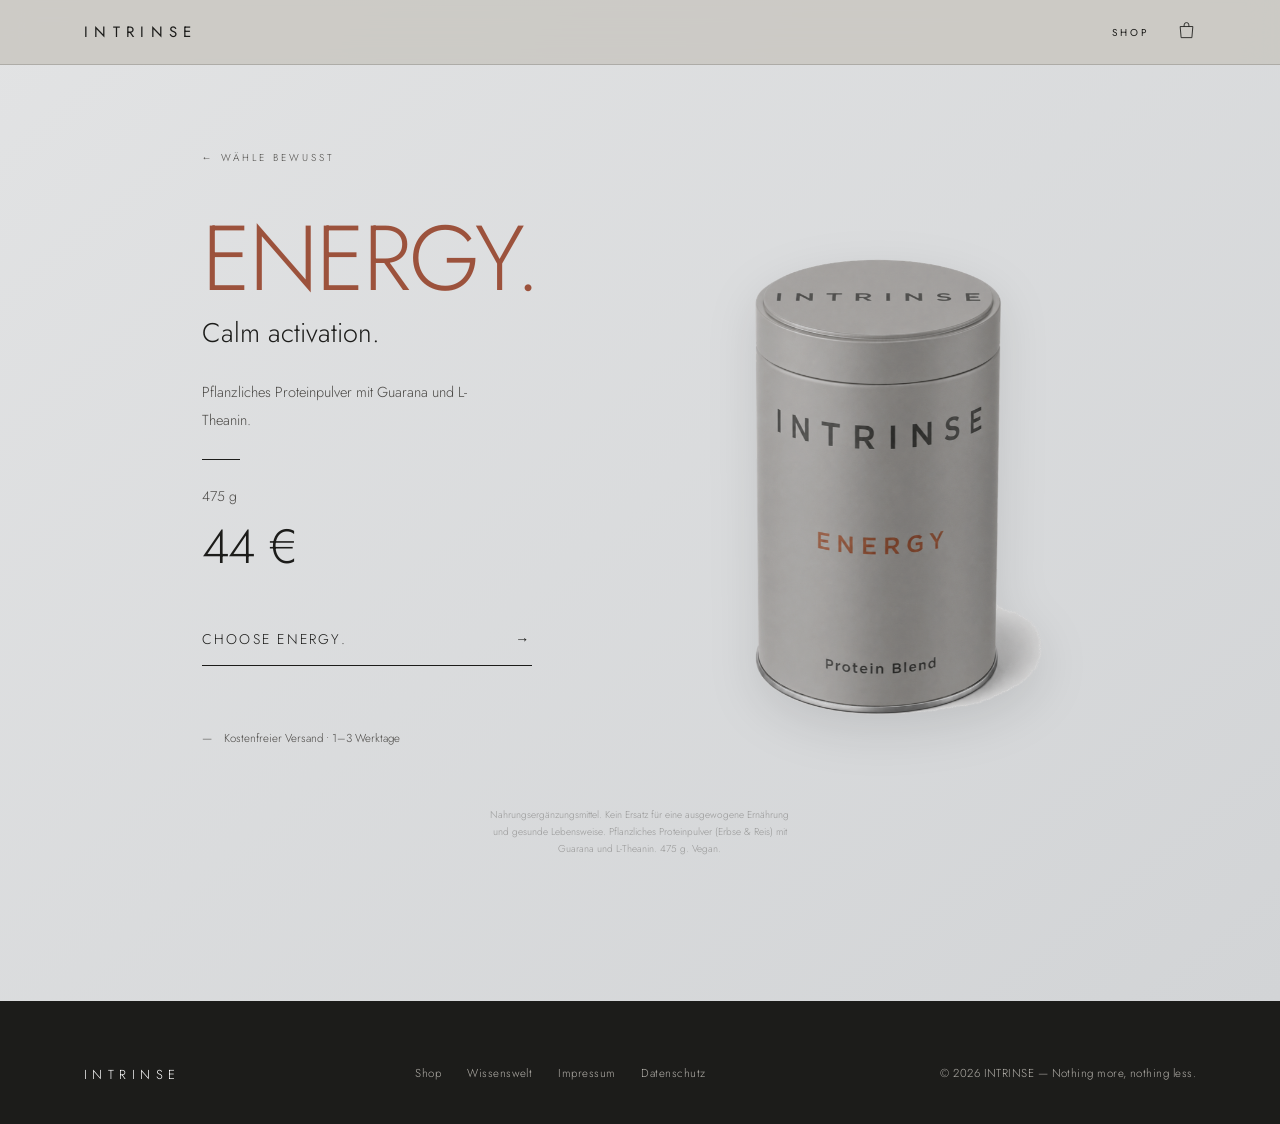
==== energy.html @ 779f72fa "Update shipping line to include free shipping, unemphasized "Lieferzeit 1–3 Werktage." -> "Kostenfre" ====
<!DOCTYPE html>
<html lang="de">
<head>
<meta charset="utf-8">
<meta name="viewport" content="width=device-width, initial-scale=1">
<title>INTRINSE — ENERGY</title>
<link rel="preconnect" href="https://fonts.googleapis.com">
<link rel="preconnect" href="https://fonts.gstatic.com" crossorigin>
<link href="https://fonts.googleapis.com/css2?family=Jost:wght@200;300;400;500&display=swap" rel="stylesheet">
<script src="https://cdn.shopify.com/shopifycloud/buy-button-storefront/dist/buy-button.min.js" defer></script>
<style>
:root{
  --stone:#d9dadb;
  --paper:#ecedee;
  --ink:#1c1c1a;
  --ink-soft:#4a4845;
  --hair:rgba(28,28,26,.18);
  --energy:#9c523c;
  --f:'Jost',-apple-system,BlinkMacSystemFont,'Helvetica Neue',sans-serif;
}
*{margin:0;padding:0;box-sizing:border-box}
html{scroll-behavior:smooth}
body{font-family:var(--f);font-weight:300;color:var(--ink);background:var(--stone);-webkit-font-smoothing:antialiased;overflow-x:hidden}
img{display:block;max-width:100%}
a{color:inherit;text-decoration:none}

.wrap{max-width:1240px;margin:0 auto;padding:0 clamp(20px,5vw,64px)}
section{position:relative;padding:clamp(110px,16vh,180px) 0}

.sr{opacity:0;transform:translateY(40px);transition:opacity 1s cubic-bezier(.16,1,.3,1),transform 1s cubic-bezier(.16,1,.3,1)}
.sr.vis{opacity:1;transform:translateY(0)}
.sr-d1{transition-delay:.12s}
.sr-d2{transition-delay:.24s}
.sr-d3{transition-delay:.36s}

nav{position:fixed;top:0;left:0;right:0;z-index:100;background:rgba(201,198,192,.82);backdrop-filter:blur(14px);border-bottom:1px solid var(--hair)}
.nav-in{max-width:1240px;margin:0 auto;padding:0 clamp(20px,5vw,64px);height:64px;display:flex;align-items:center;justify-content:space-between}
.logo{font-size:15px;letter-spacing:.42em;font-weight:400}
.nav-r{display:flex;align-items:center;gap:28px}
.nav-r a{font-size:10px;letter-spacing:.3em;font-weight:400}
.bag{width:19px;height:19px;stroke:var(--ink);stroke-width:1.1;fill:none}

.frame{position:relative;min-height:100vh;display:flex;flex-direction:column;justify-content:center}
.rule{width:38px;height:1px;background:var(--ink);opacity:.4;margin:26px 0}

#product{background:linear-gradient(140deg,#e2e3e4,#d2d4d6)}
.shop-g{display:grid;grid-template-columns:1fr 1fr;gap:clamp(30px,6vw,80px);align-items:center}
.back{font-size:10px;letter-spacing:.3em;color:var(--ink-soft);display:inline-flex;gap:14px;margin-bottom:48px}
.p-name{font-size:clamp(46px,7.4vw,92px);font-weight:300;letter-spacing:-.02em;line-height:1;color:var(--energy)}
.p-tag{font-size:clamp(19px,2.4vw,27px);font-weight:300;margin-top:8px}
.p-desc{font-size:14.5px;color:var(--ink-soft);line-height:1.9;margin-top:26px;max-width:34ch}
.p-size{font-size:14px;color:var(--ink-soft)}
.p-price{font-size:clamp(31px,4.1vw,48px);font-weight:300;margin-top:6px;letter-spacing:-.01em}
.p-vat{font-size:11.5px;color:var(--ink-soft);margin-top:6px}
.p-ship{font-size:11.5px;color:var(--ink-soft);margin-top:34px;display:flex;gap:12px}
.cart{margin-top:32px}
.cart button, .shopify-buy__btn{
  all:unset;box-sizing:border-box;display:flex!important;align-items:center;justify-content:space-between;
  width:100%;max-width:330px;padding:16px 0;border-bottom:1px solid var(--ink)!important;
  font-family:var(--f)!important;font-size:14px!important;letter-spacing:.16em;cursor:pointer;
  background:transparent!important;color:var(--ink)!important;border-radius:0!important;transition:opacity .3s}
.cart button:hover{opacity:.55}
.cart button span.arw{transition:transform .3s}
.cart button:hover span.arw{transform:translateX(9px)}
#shopify-status{font-size:11px;color:var(--ink-soft);margin-top:14px;min-height:16px;letter-spacing:.05em}
.p-legal{font-size:10px;color:var(--ink-soft);opacity:.45;line-height:1.7;margin-top:60px;text-align:center;max-width:50ch;margin-left:auto;margin-right:auto}

footer{background:var(--ink);color:#b4b1ab;padding:64px 0 40px;font-size:11.5px;letter-spacing:.04em}
.f-g{display:flex;justify-content:space-between;flex-wrap:wrap;gap:30px}
.f-g a:hover{color:#fff}
.f-links{display:flex;gap:26px}
.f-logo{letter-spacing:.42em;color:#fff;font-size:13px}

@media(max-width:820px){
  .shop-g{grid-template-columns:1fr;gap:44px}
  .frame{min-height:auto}
}
@media(prefers-reduced-motion:reduce){*{transition:none!important;animation:none!important}}
</style>
</head>
<body>

<nav>
  <div class="nav-in">
    <a href="index.html" class="logo">INTRINSE</a>
    <div class="nav-r">
      <a href="index.html#decision">SHOP</a>
      <a href="index.html#decision" aria-label="Shop"><svg class="bag" viewBox="0 0 24 24"><path d="M4 7h16l-1.2 14H5.2L4 7z"/><path d="M9 7V5a3 3 0 0 1 6 0v2"/></svg></a>
    </div>
  </div>
</nav>

<section id="product" class="frame">
  <div class="wrap">
    <a href="index.html#decision" class="back sr">&larr; WÄHLE BEWUSST</a>
    <div class="shop-g">
      <div>
        <div class="p-name sr sr-d1">ENERGY.</div>
        <div class="p-tag sr sr-d1">Calm activation.</div>
        <p class="p-desc sr sr-d2">Pflanzliches Proteinpulver mit Guarana und L-Theanin.</p>
        <div class="rule sr sr-d2"></div>

        <div class="p-size sr sr-d2">475 g</div>
        <div class="p-price sr sr-d2">44 &euro;</div>

        <div class="cart sr sr-d3">
          <div id="shopify-buy-mount"></div>
          <button id="fallbackBtn" type="button">CHOOSE ENERGY. <span class="arw">&rarr;</span></button>
          <div id="shopify-status"></div>
        </div>

        <div class="p-ship sr sr-d3"><span>—</span><span>Kostenfreier Versand • 1–3 Werktage</span></div>
      </div>
      <img class="sr sr-d2" src="img/canister-alt.png" alt="INTRINSE ENERGY Dose" style="filter:drop-shadow(0 16px 24px rgba(0,0,0,.1));max-width:400px;margin:0 auto">
    </div>
    <div class="p-legal">Nahrungsergänzungsmittel. Kein Ersatz für eine ausgewogene Ernährung und gesunde Lebensweise. Pflanzliches Proteinpulver (Erbse &amp; Reis) mit Guarana und L-Theanin. 475 g. Vegan.</div>
  </div>
</section>

<footer>
  <div class="wrap f-g">
    <div class="f-logo">INTRINSE</div>
    <div class="f-links">
      <a href="index.html#decision">Shop</a><a href="index.html#knowledge">Wissenswelt</a><a href="impressum.html">Impressum</a><a href="datenschutz.html">Datenschutz</a>
    </div>
    <div>&copy; 2026 INTRINSE — Nothing more, nothing less.</div>
  </div>
</footer>

<script>
const SHOPIFY = {
  domain: 'intrinse.eu',
  storefrontAccessToken: '74828bac658db67d3a3e6379663f9de2',
  variants: {
    ENERGY: '54898857640265'
  }
};

const io = new IntersectionObserver((entries) => {
  entries.forEach(e => {
    if (e.isIntersecting) {
      e.target.classList.add('vis');
    } else {
      e.target.classList.remove('vis');
    }
  });
}, { threshold: 0.15, rootMargin: '0px 0px -60px 0px' });
document.querySelectorAll('.sr').forEach(el => io.observe(el));

document.getElementById('fallbackBtn').onclick = () => {
  const id = SHOPIFY.variants.ENERGY;
  if (!id || id.startsWith('YOUR_')) {
    document.getElementById('shopify-status').textContent = 'Shopify is not connected yet. Add your store domain and variant IDs in the SHOPIFY config.';
    return;
  }
  window.location.href = `https://${SHOPIFY.domain}/cart/${id}:1`;
};

window.addEventListener('load', () => {
  if (!window.ShopifyBuy || SHOPIFY.storefrontAccessToken.startsWith('YOUR_')) return;
  const client = ShopifyBuy.buildClient({domain: SHOPIFY.domain, storefrontAccessToken: SHOPIFY.storefrontAccessToken});
  ShopifyBuy.UI.onReady(client).then(ui => {
    document.getElementById('fallbackBtn').style.display = 'none';
    ui.createComponent('product', {
      id: SHOPIFY.variants.ENERGY,
      node: document.getElementById('shopify-buy-mount'),
      options: {
        product:{contents:{img:false,title:false,price:false},text:{button:'CHOOSE ENERGY.'}},
        cart:{text:{title:'CART',button:'CHECKOUT'}}
      }
    });
  });
});
</script>
</body>
</html>
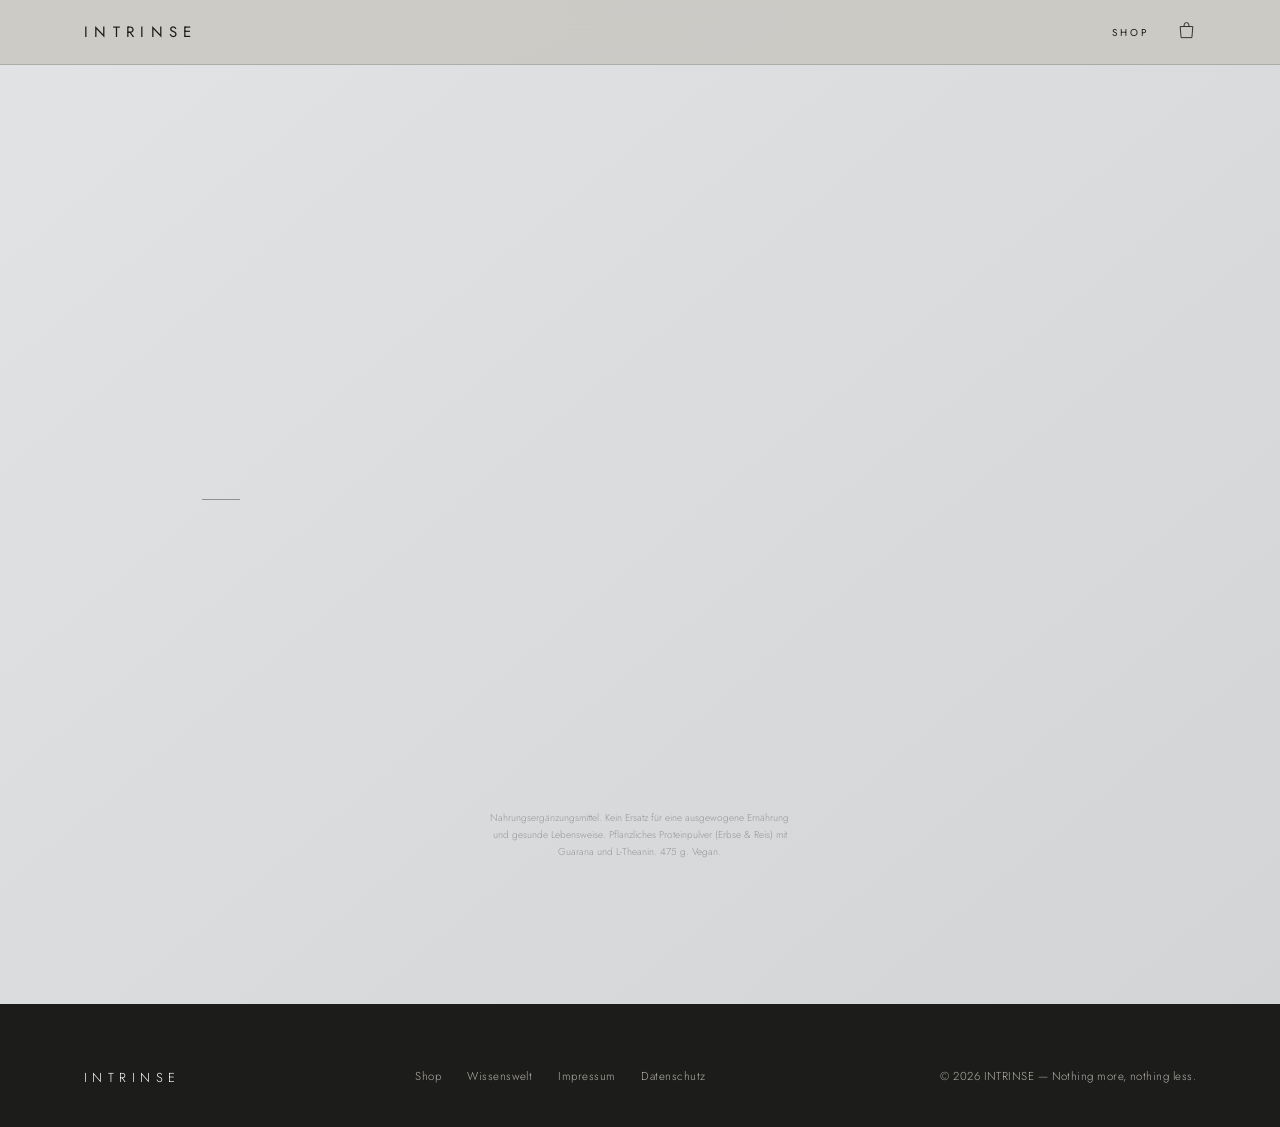
==== commit 3deb9efc: "Give the CHOOSE ENERGY. button real button affordance Was styled as a bottom-border-only underline, " ====
--- a/energy.html
+++ b/energy.html
@@ -56,10 +56,11 @@
 .cart{margin-top:32px}
 .cart button, .shopify-buy__btn{
   all:unset;box-sizing:border-box;display:flex!important;align-items:center;justify-content:space-between;
-  width:100%;max-width:330px;padding:16px 0;border-bottom:1px solid var(--ink)!important;
+  width:100%;max-width:330px;padding:17px 26px;border:1px solid rgba(156,82,60,.5)!important;
   font-family:var(--f)!important;font-size:14px!important;letter-spacing:.16em;cursor:pointer;
-  background:transparent!important;color:var(--ink)!important;border-radius:0!important;transition:opacity .3s}
-.cart button:hover{opacity:.55}
+  background:rgba(156,82,60,.05)!important;color:var(--ink)!important;border-radius:0!important;
+  transition:background .35s ease,border-color .35s ease,box-shadow .35s ease}
+.cart button:hover{background:rgba(156,82,60,.1)!important;border-color:rgba(156,82,60,.85)!important;box-shadow:0 8px 22px rgba(156,82,60,.16)}
 .cart button span.arw{transition:transform .3s}
 .cart button:hover span.arw{transform:translateX(9px)}
 #shopify-status{font-size:11px;color:var(--ink-soft);margin-top:14px;min-height:16px;letter-spacing:.05em}
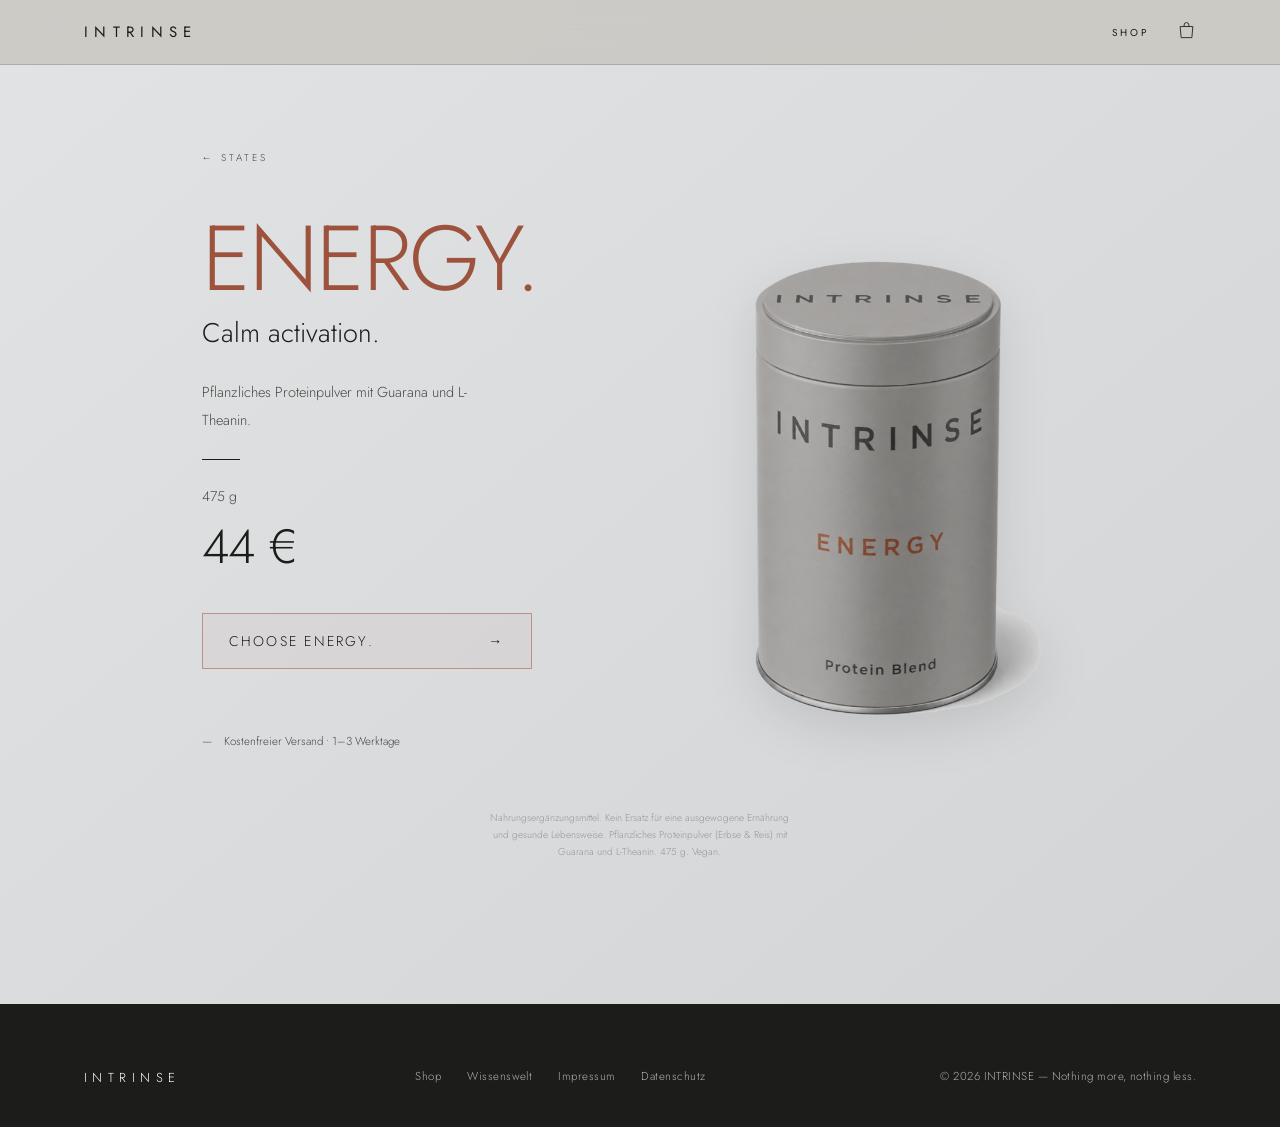
==== commit e4783860: "Rename product page back link from "WÄHLE BEWUSST" to "STATES"" ====
--- a/energy.html
+++ b/energy.html
@@ -93,7 +93,7 @@
 
 <section id="product" class="frame">
   <div class="wrap">
-    <a href="index.html#decision" class="back sr">&larr; WÄHLE BEWUSST</a>
+    <a href="index.html#decision" class="back sr">&larr; STATES</a>
     <div class="shop-g">
       <div>
         <div class="p-name sr sr-d1">ENERGY.</div>
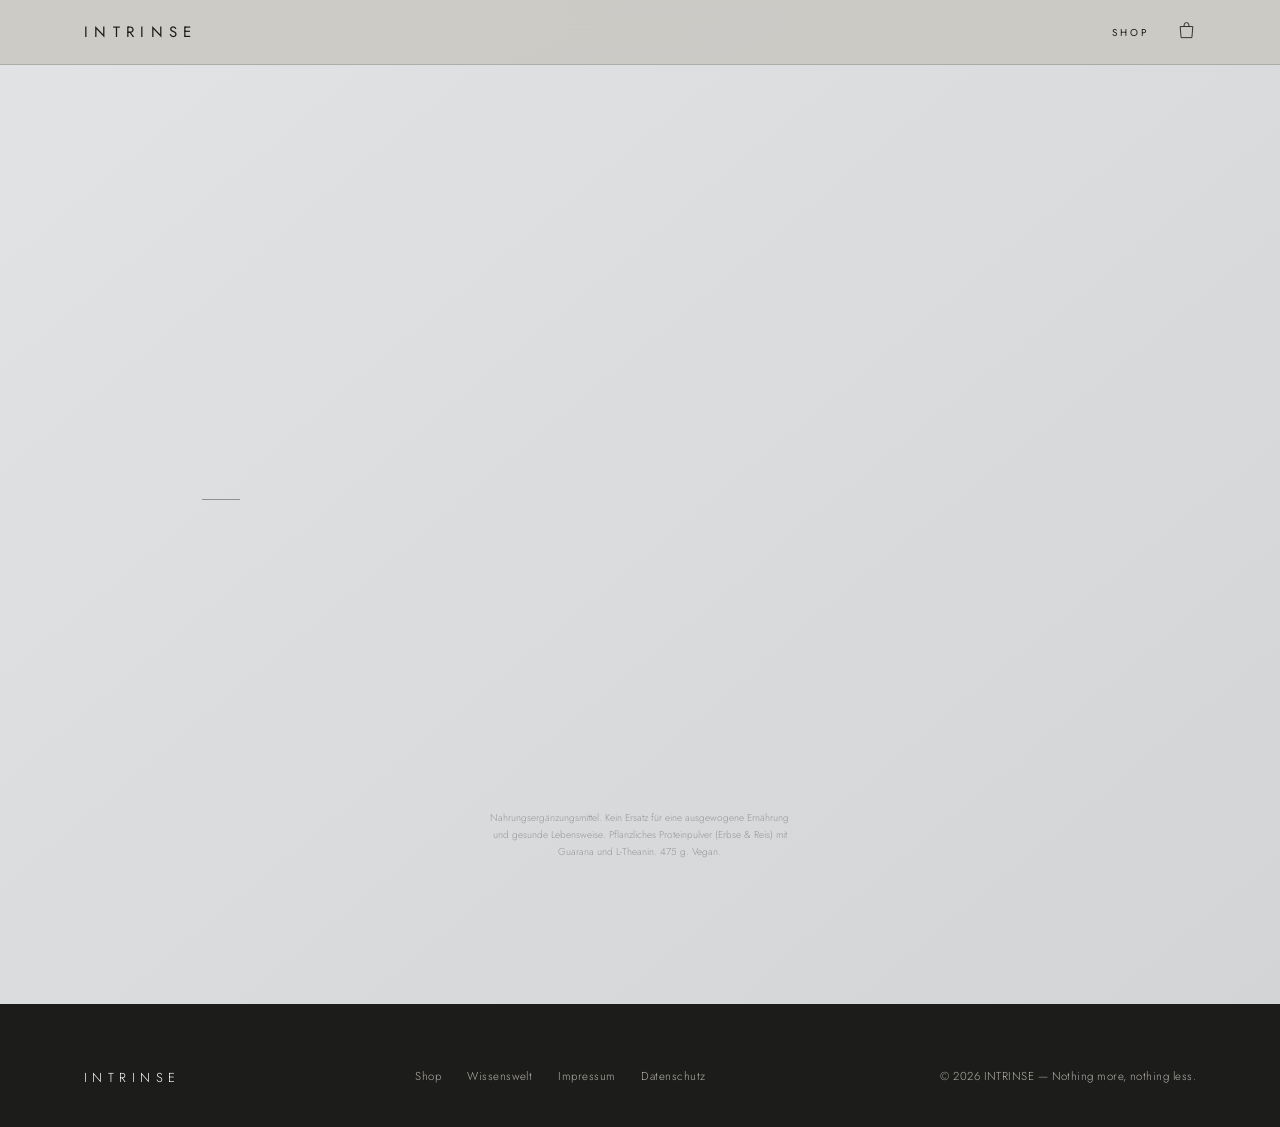
==== commit 776c23dd: "Unify ENERGY. typography on product page with homepage/system version .p-name was weight 300 with -." ====
--- a/energy.html
+++ b/energy.html
@@ -46,7 +46,7 @@
 #product{background:linear-gradient(140deg,#e2e3e4,#d2d4d6)}
 .shop-g{display:grid;grid-template-columns:1fr 1fr;gap:clamp(30px,6vw,80px);align-items:center}
 .back{font-size:10px;letter-spacing:.3em;color:var(--ink-soft);display:inline-flex;gap:14px;margin-bottom:48px}
-.p-name{font-size:clamp(46px,7.4vw,92px);font-weight:300;letter-spacing:-.02em;line-height:1;color:var(--energy)}
+.p-name{font-size:clamp(46px,7.4vw,92px);font-weight:200;letter-spacing:.06em;line-height:1;color:var(--energy)}
 .p-tag{font-size:clamp(19px,2.4vw,27px);font-weight:300;margin-top:8px}
 .p-desc{font-size:14.5px;color:var(--ink-soft);line-height:1.9;margin-top:26px;max-width:34ch}
 .p-size{font-size:14px;color:var(--ink-soft)}
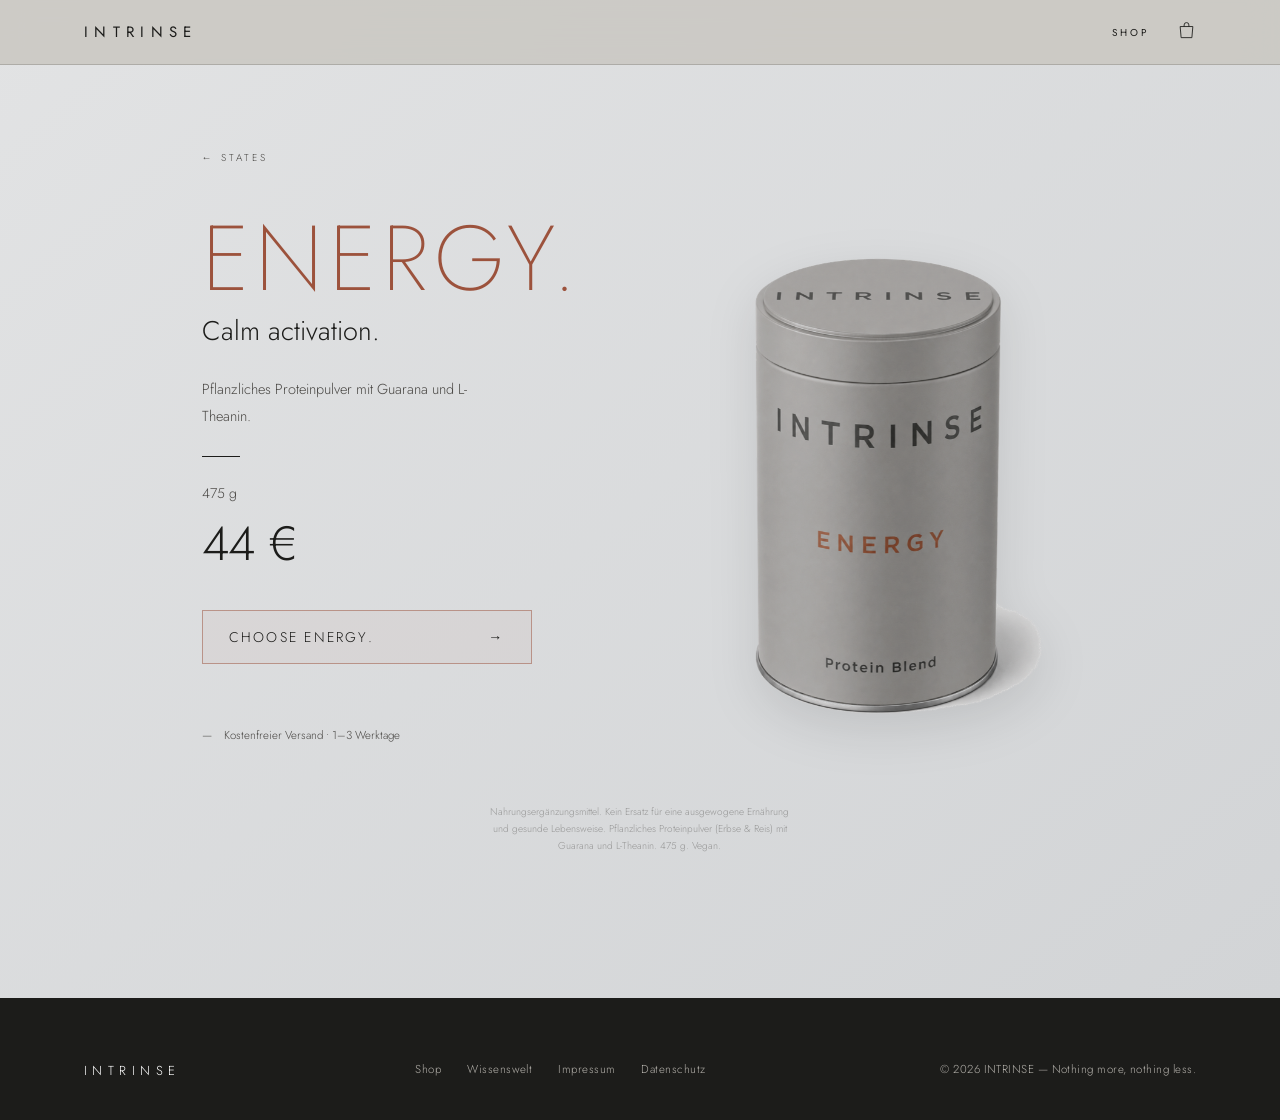
==== commit d6dd6d0e: "Define explicit line-height on every multi-line-capable text style Several recurring styles left lin" ====
--- a/energy.html
+++ b/energy.html
@@ -47,26 +47,26 @@
 .shop-g{display:grid;grid-template-columns:1fr 1fr;gap:clamp(30px,6vw,80px);align-items:center}
 .back{font-size:10px;letter-spacing:.3em;color:var(--ink-soft);display:inline-flex;gap:14px;margin-bottom:48px}
 .p-name{font-size:clamp(46px,7.4vw,92px);font-weight:200;letter-spacing:.06em;line-height:1;color:var(--energy)}
-.p-tag{font-size:clamp(19px,2.4vw,27px);font-weight:300;margin-top:8px}
+.p-tag{font-size:clamp(19px,2.4vw,27px);font-weight:300;line-height:1.32;margin-top:8px}
 .p-desc{font-size:14.5px;color:var(--ink-soft);line-height:1.9;margin-top:26px;max-width:34ch}
 .p-size{font-size:14px;color:var(--ink-soft)}
 .p-price{font-size:clamp(31px,4.1vw,48px);font-weight:300;margin-top:6px;letter-spacing:-.01em}
 .p-vat{font-size:11.5px;color:var(--ink-soft);margin-top:6px}
-.p-ship{font-size:11.5px;color:var(--ink-soft);margin-top:34px;display:flex;gap:12px}
+.p-ship{font-size:11.5px;line-height:1.32;color:var(--ink-soft);margin-top:34px;display:flex;gap:12px}
 .cart{margin-top:32px}
 .cart button, .shopify-buy__btn{
   all:unset;box-sizing:border-box;display:flex!important;align-items:center;justify-content:space-between;
   width:100%;max-width:330px;padding:17px 26px;border:1px solid rgba(156,82,60,.5)!important;
-  font-family:var(--f)!important;font-size:14px!important;letter-spacing:.16em;cursor:pointer;
+  font-family:var(--f)!important;font-size:14px!important;line-height:1.32;letter-spacing:.16em;cursor:pointer;
   background:rgba(156,82,60,.05)!important;color:var(--ink)!important;border-radius:0!important;
   transition:background .35s ease,border-color .35s ease,box-shadow .35s ease}
 .cart button:hover{background:rgba(156,82,60,.1)!important;border-color:rgba(156,82,60,.85)!important;box-shadow:0 8px 22px rgba(156,82,60,.16)}
 .cart button span.arw{transition:transform .3s}
 .cart button:hover span.arw{transform:translateX(9px)}
-#shopify-status{font-size:11px;color:var(--ink-soft);margin-top:14px;min-height:16px;letter-spacing:.05em}
+#shopify-status{font-size:11px;line-height:1.32;color:var(--ink-soft);margin-top:14px;min-height:16px;letter-spacing:.05em}
 .p-legal{font-size:10px;color:var(--ink-soft);opacity:.45;line-height:1.7;margin-top:60px;text-align:center;max-width:50ch;margin-left:auto;margin-right:auto}
 
-footer{background:var(--ink);color:#b4b1ab;padding:64px 0 40px;font-size:11.5px;letter-spacing:.04em}
+footer{background:var(--ink);color:#b4b1ab;padding:64px 0 40px;font-size:11.5px;line-height:1.32;letter-spacing:.04em}
 .f-g{display:flex;justify-content:space-between;flex-wrap:wrap;gap:30px}
 .f-g a:hover{color:#fff}
 .f-links{display:flex;gap:26px}
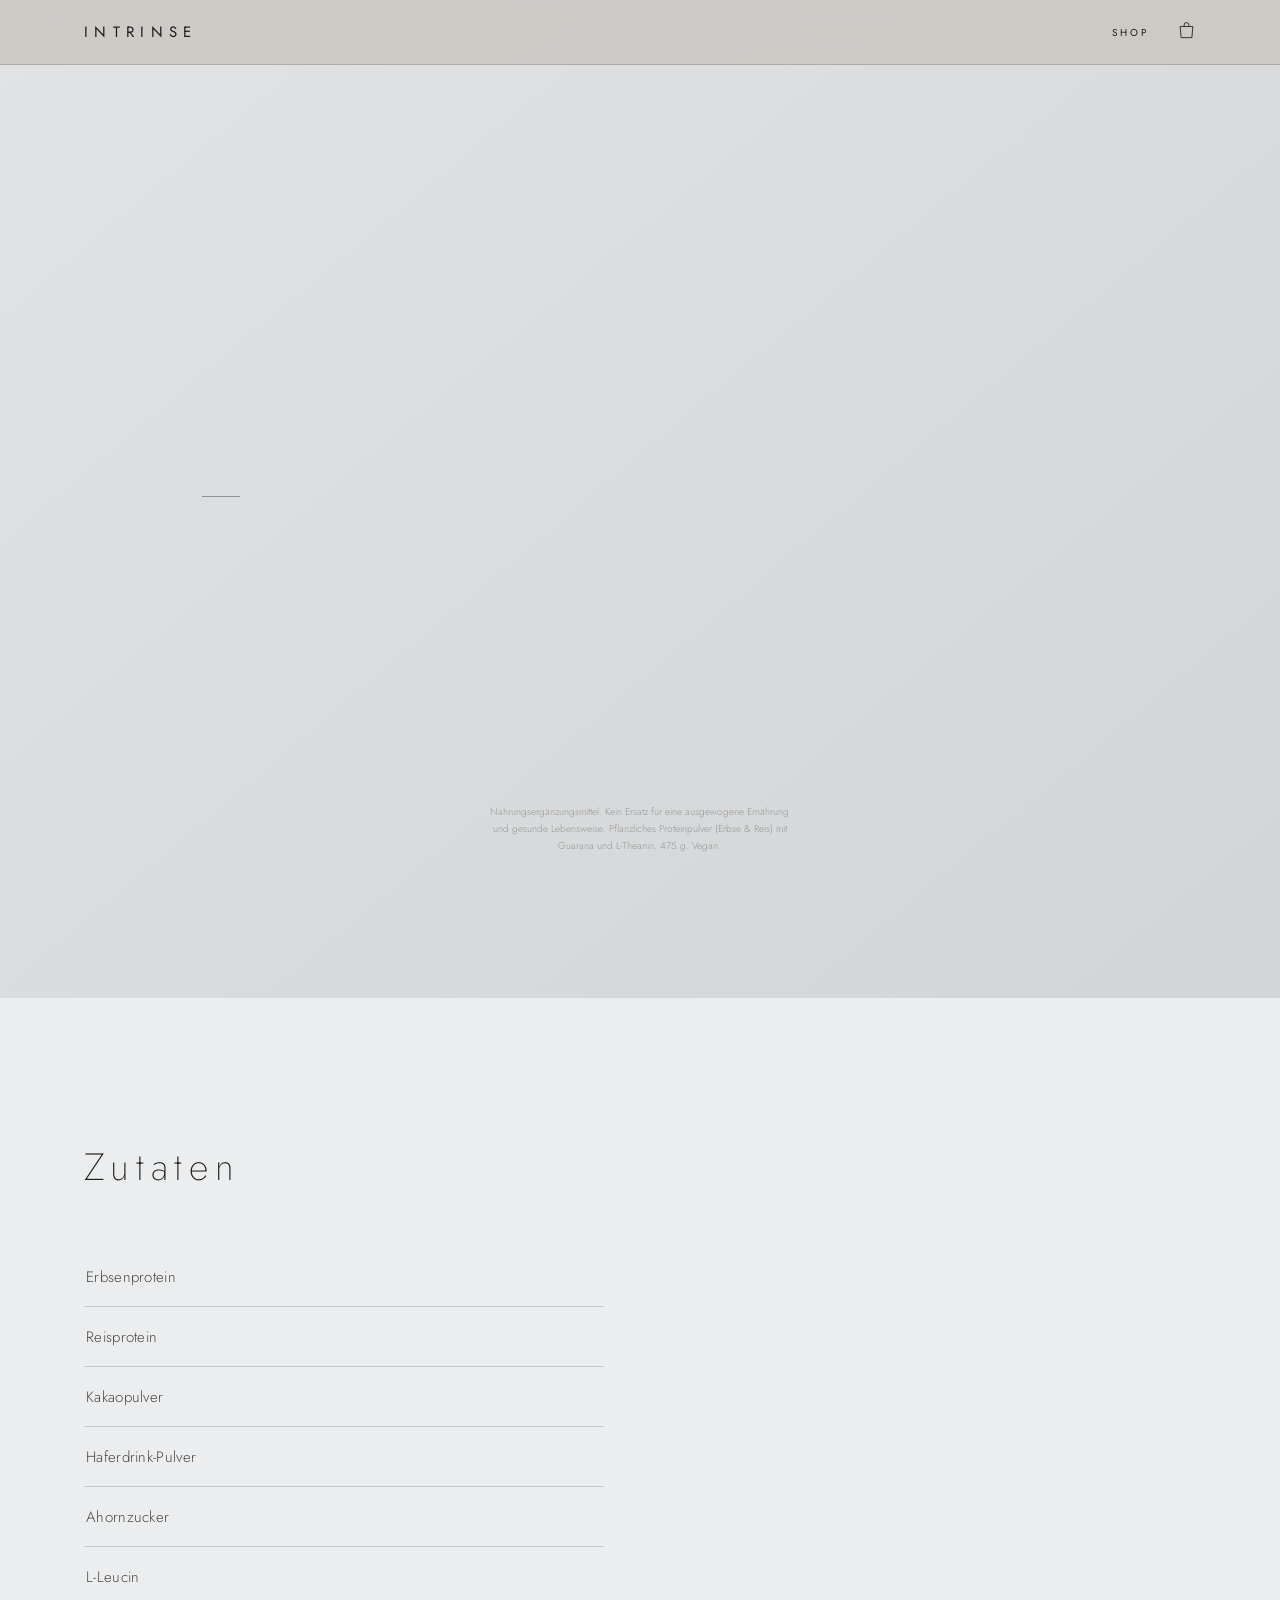
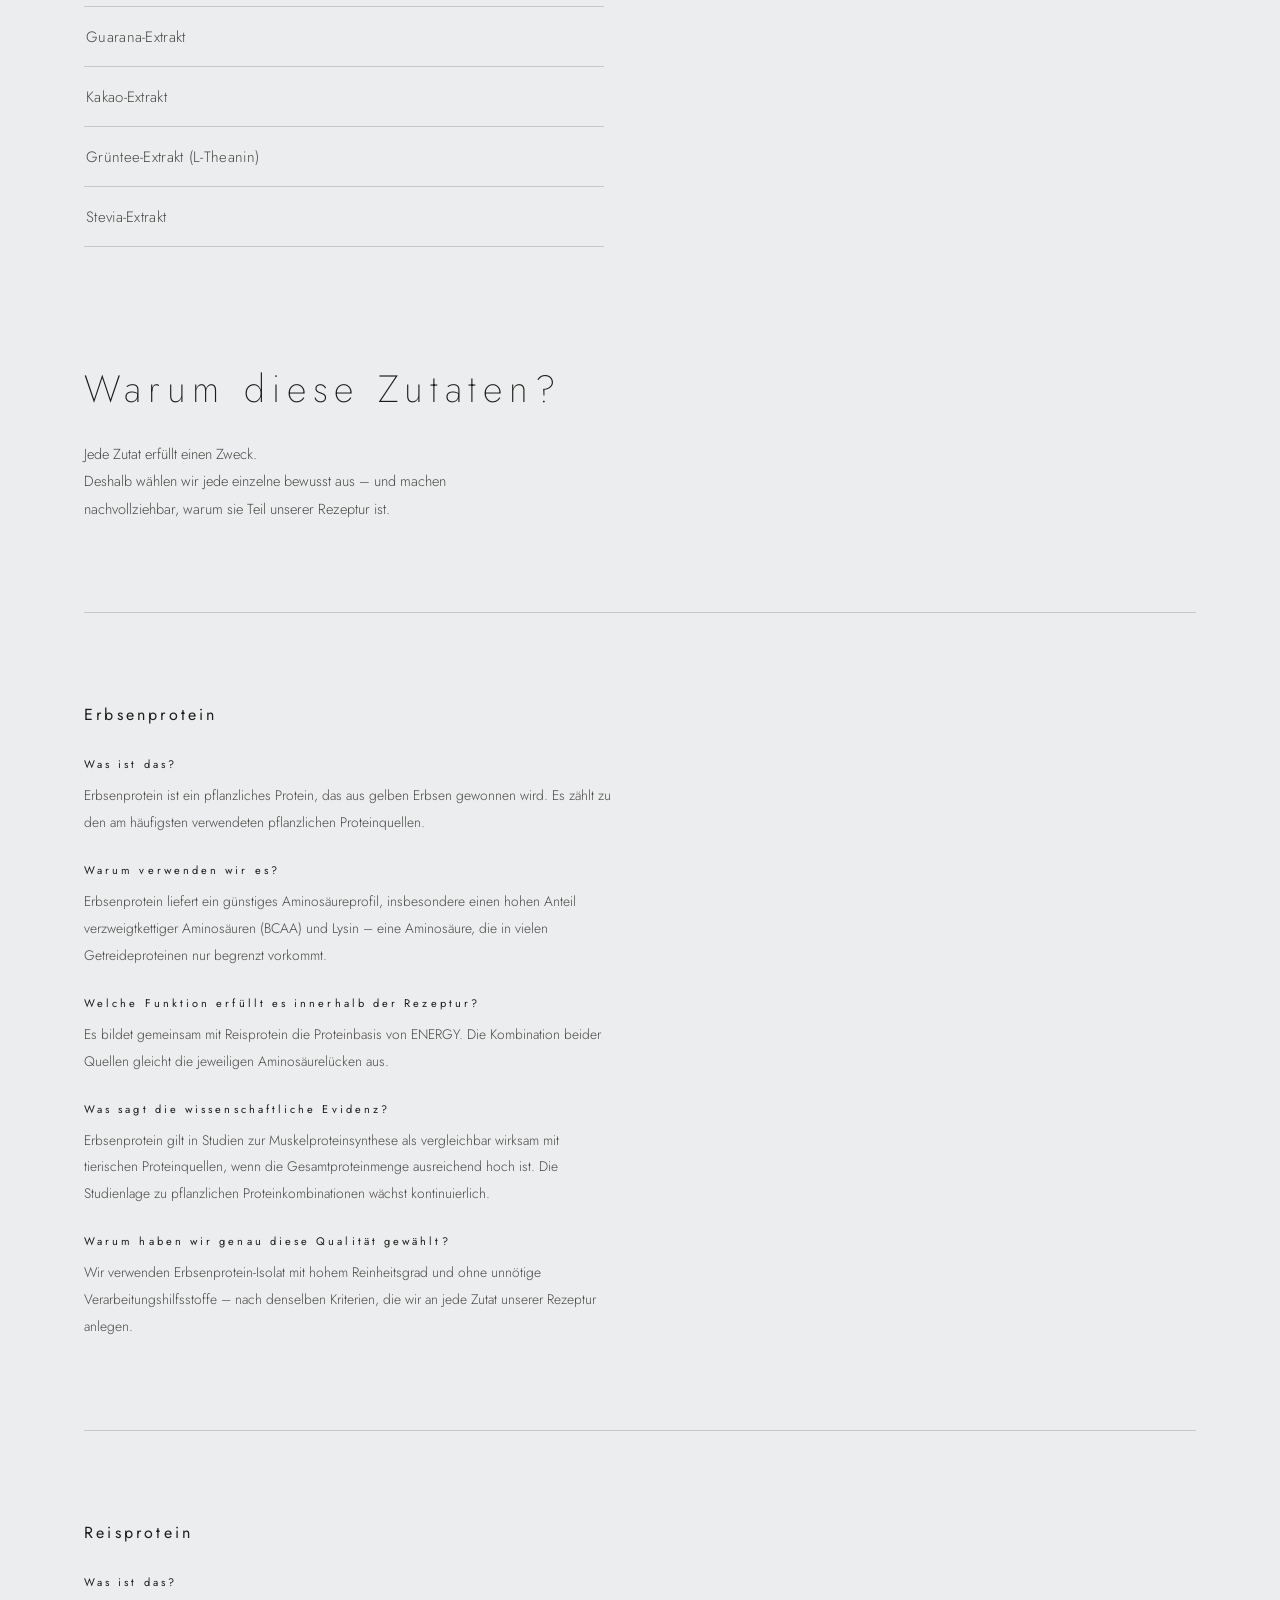
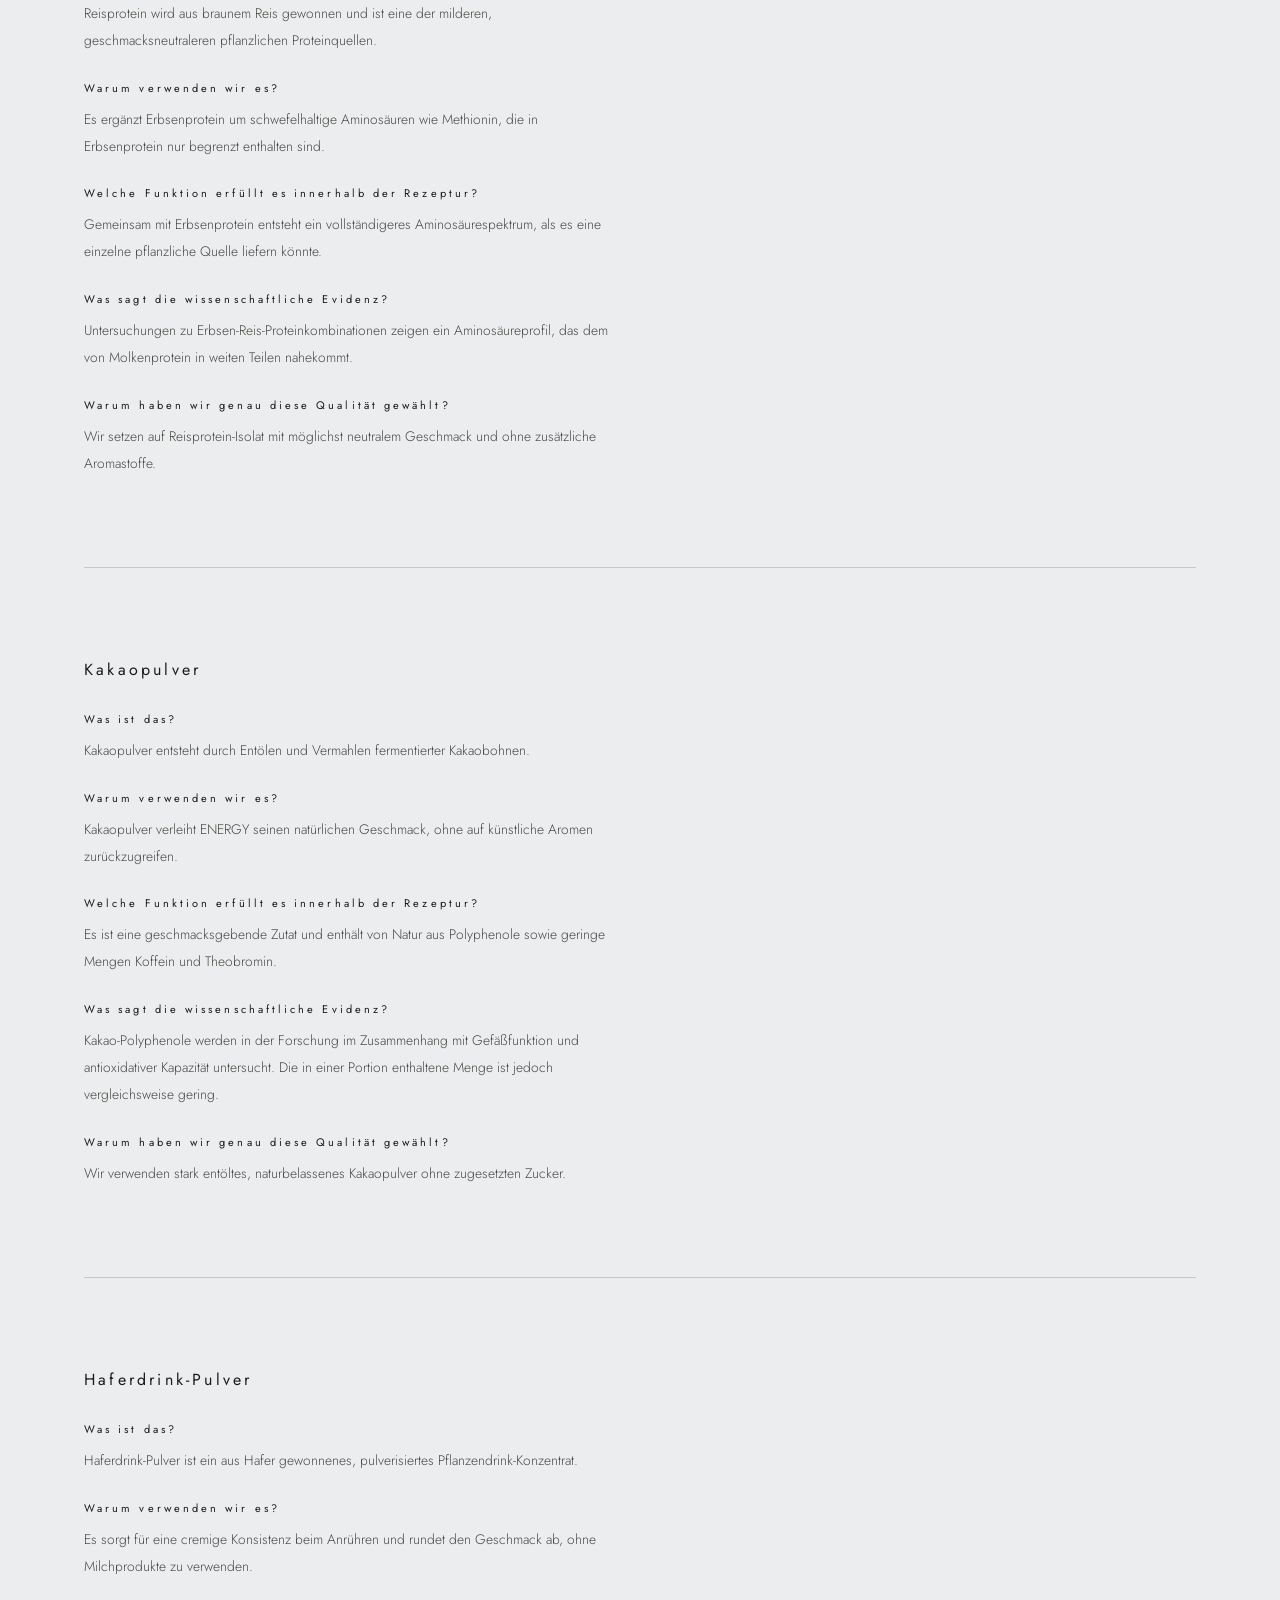
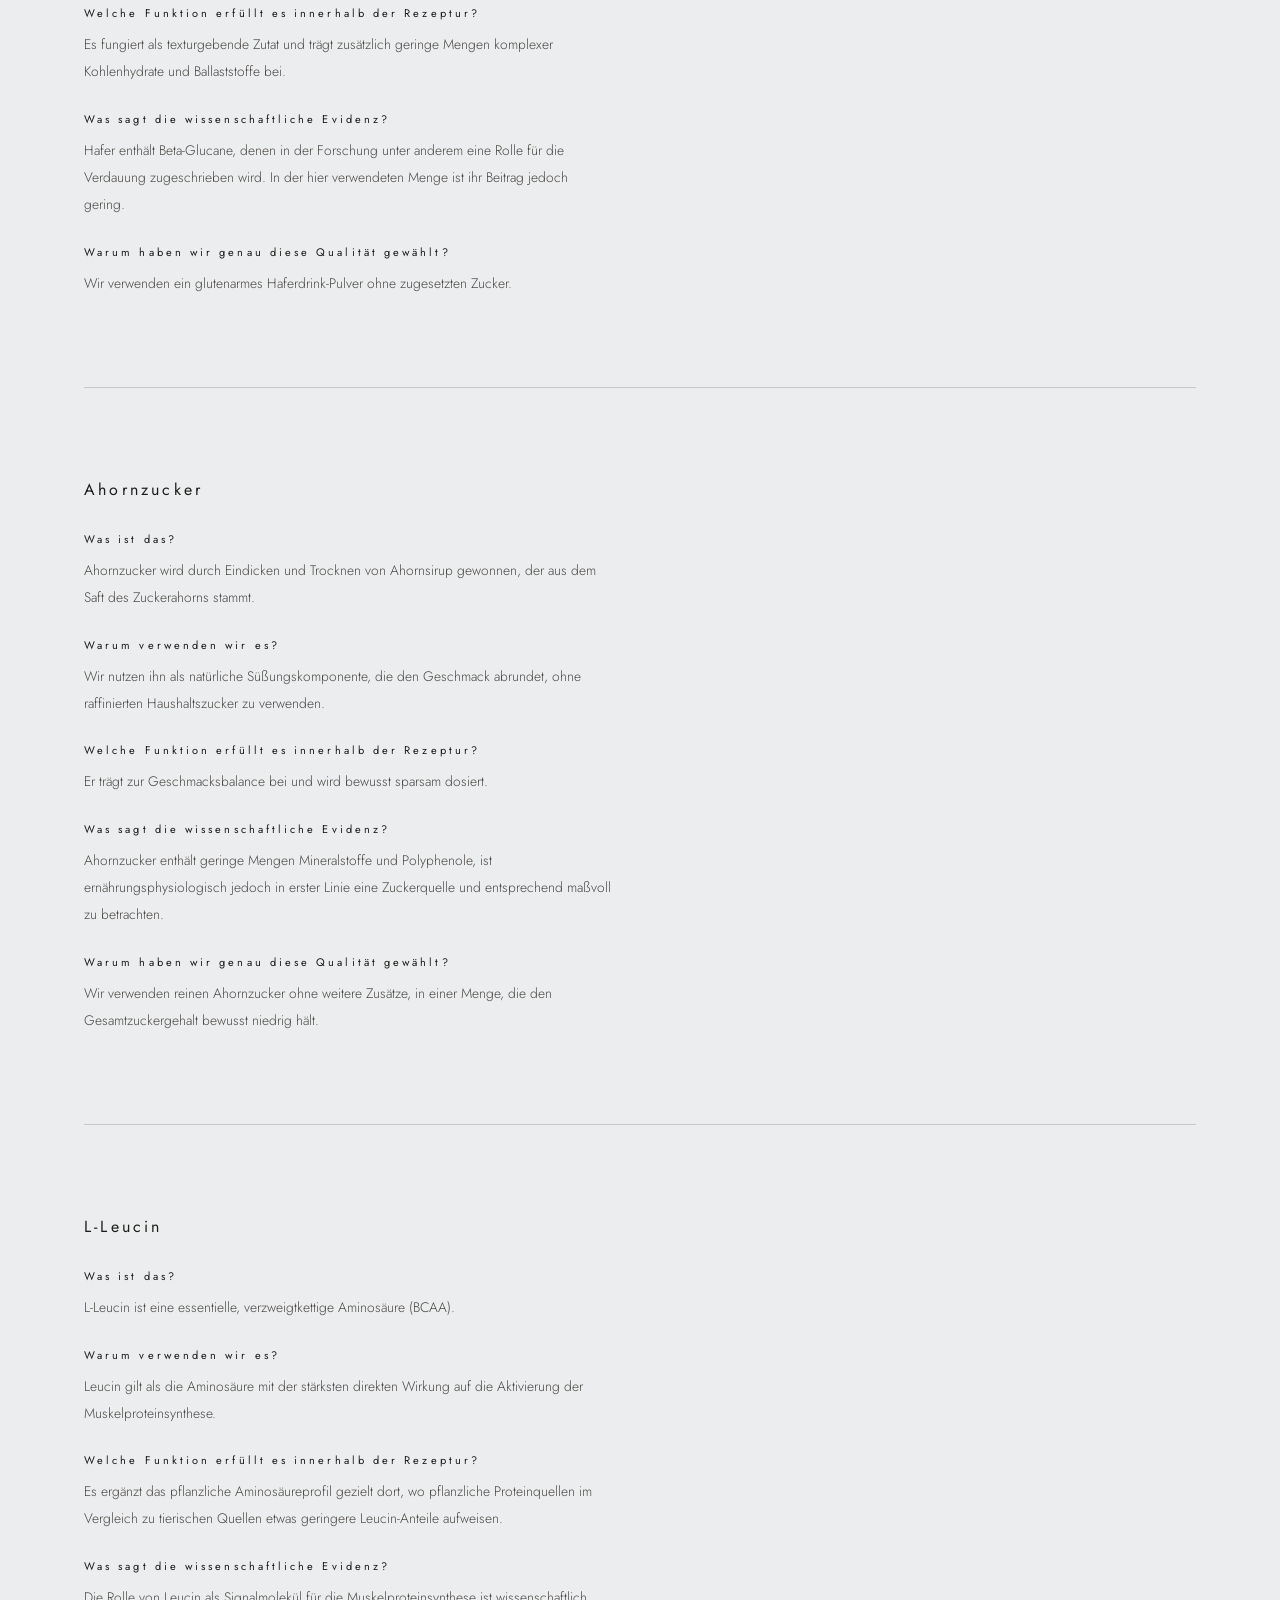
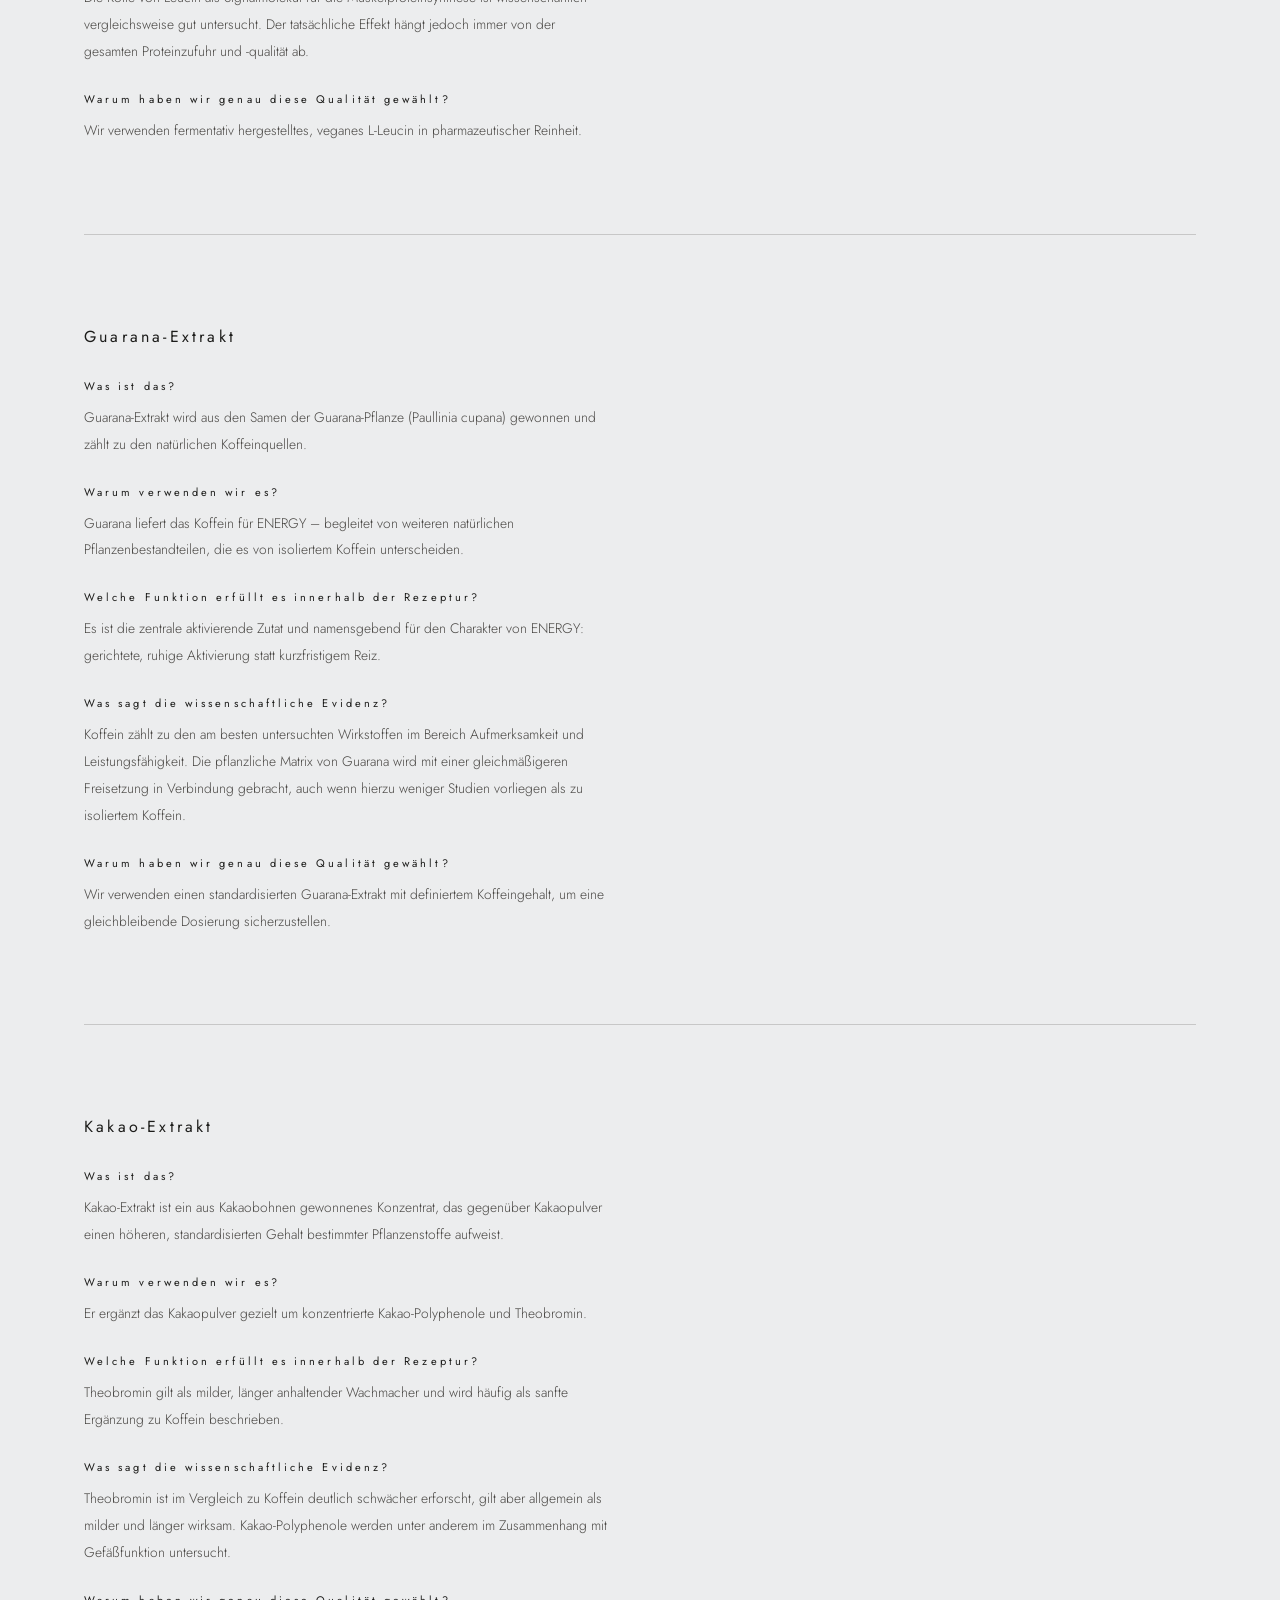
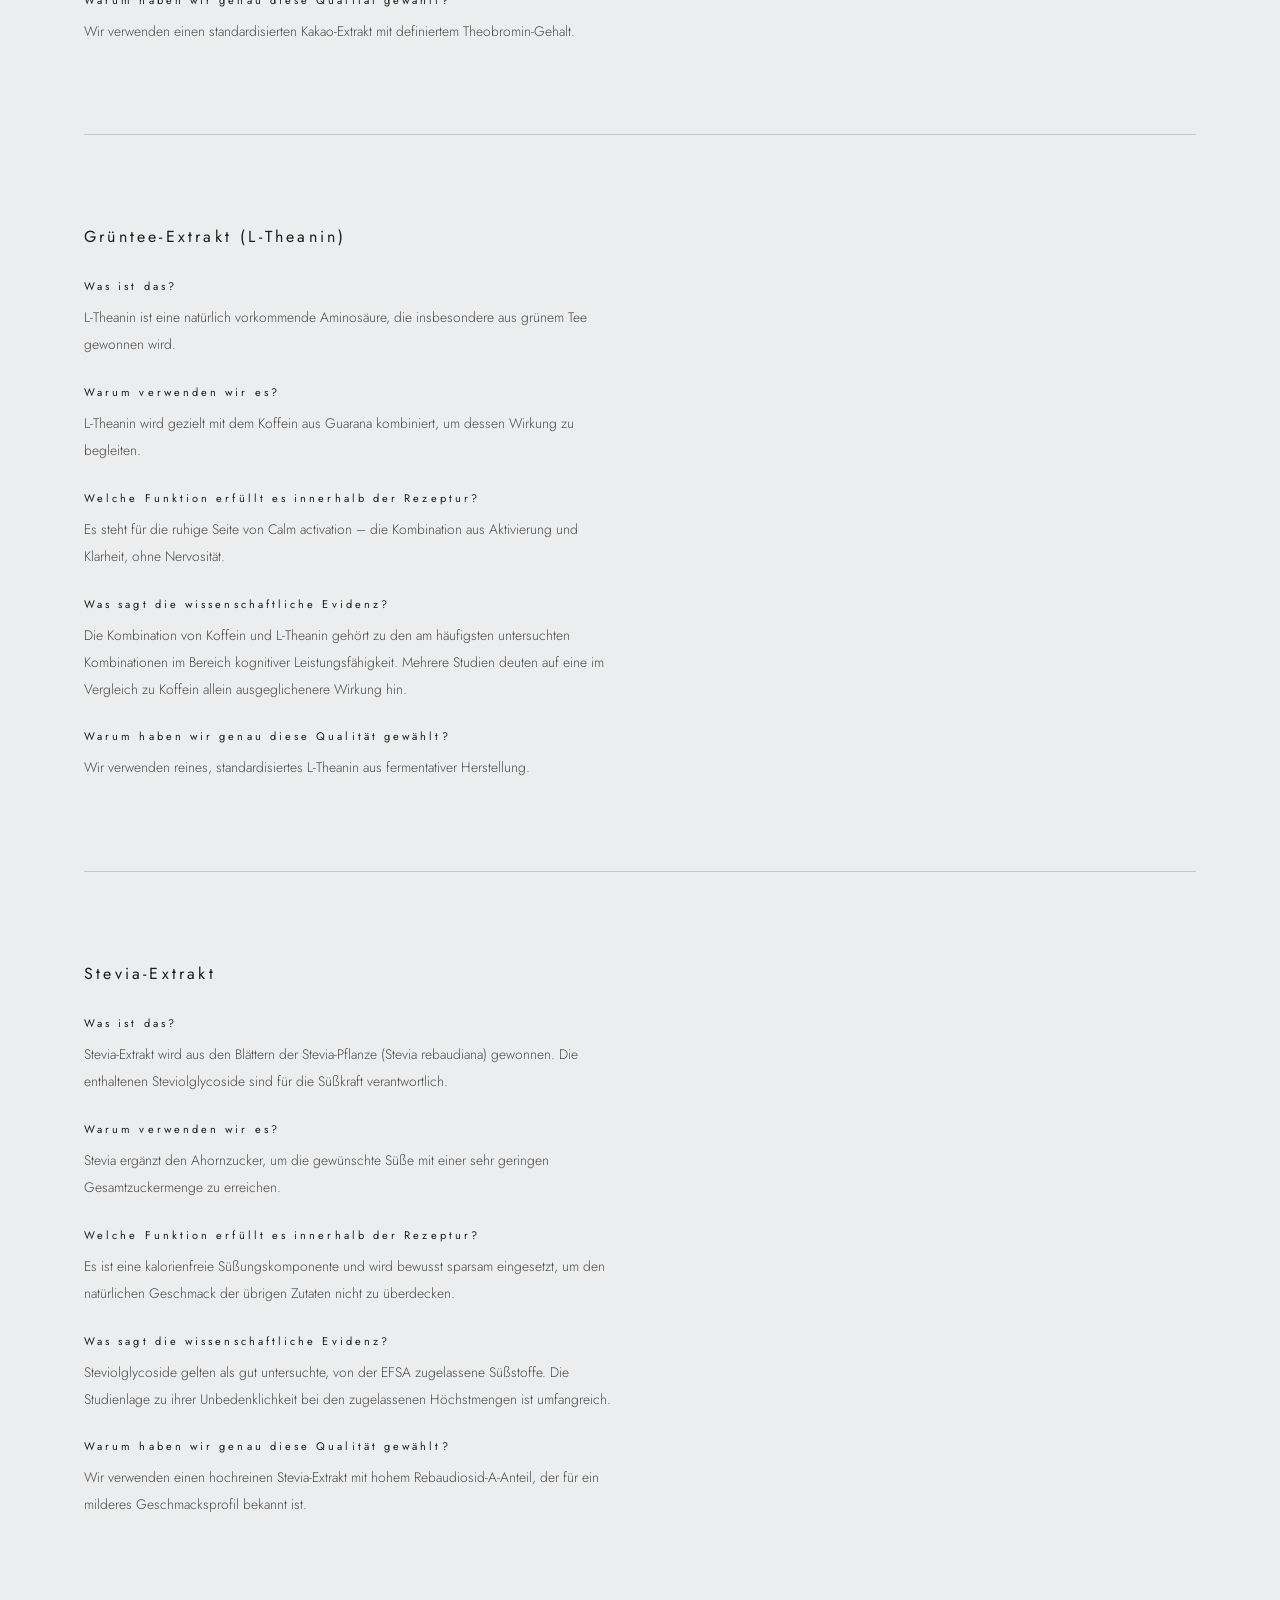
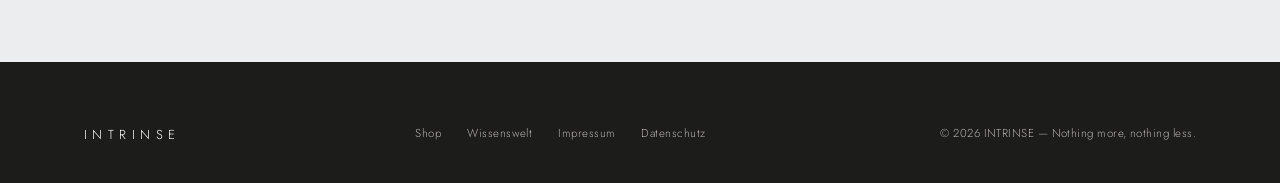
==== commit b4d12310: "Add Zutaten section to the ENERGY product page New section between the product hero and footer: a qu" ====
--- a/energy.html
+++ b/energy.html
@@ -66,6 +66,26 @@
 #shopify-status{font-size:11px;line-height:1.32;color:var(--ink-soft);margin-top:14px;min-height:16px;letter-spacing:.05em}
 .p-legal{font-size:10px;color:var(--ink-soft);opacity:.45;line-height:1.7;margin-top:60px;text-align:center;max-width:50ch;margin-left:auto;margin-right:auto}
 
+/* ── zutaten — table of contents, then detail entries ── */
+h2{font-weight:200;font-size:clamp(21px,3.1vw,38px);letter-spacing:.18em;line-height:1.32}
+#zutaten{background:var(--paper)}
+.ing-index{margin-top:clamp(40px,6vh,70px);display:flex;flex-direction:column;max-width:520px}
+.ing-link{display:block;padding:18px 2px;border-bottom:1px solid var(--hair);transition:border-color .4s ease}
+.ing-link:hover{border-color:var(--ink)}
+.ing-link span{position:relative;display:inline-block;font-size:15px;font-weight:300;letter-spacing:.02em;color:var(--ink-soft);transition:color .4s ease}
+.ing-link:hover span{color:var(--ink)}
+.ing-link span::after{content:"";position:absolute;left:0;right:0;bottom:-4px;height:1px;background:var(--ink);opacity:0;transition:opacity .4s ease}
+.ing-link:hover span::after{opacity:.5}
+
+.ing-why{font-size:14.5px;color:var(--ink-soft);line-height:1.9;margin-top:26px;max-width:56ch}
+
+.ing-detail{margin-top:clamp(70px,10vh,110px);padding-top:clamp(70px,10vh,110px);border-top:1px solid var(--hair)}
+.ing-detail:first-of-type{margin-top:clamp(90px,13vh,140px)}
+.ing-h{font-size:16px;letter-spacing:.2em;font-weight:400;color:var(--ink)}
+.ing-detail h4{font-size:11px;letter-spacing:.28em;color:var(--ink);font-weight:400;margin:26px 0 10px}
+.ing-detail h4:first-of-type{margin-top:30px}
+.ing-detail p{font-size:13.8px;line-height:1.95;color:var(--ink-soft);max-width:66ch}
+
 footer{background:var(--ink);color:#b4b1ab;padding:64px 0 40px;font-size:11.5px;line-height:1.32;letter-spacing:.04em}
 .f-g{display:flex;justify-content:space-between;flex-wrap:wrap;gap:30px}
 .f-g a:hover{color:#fff}
@@ -115,6 +135,168 @@
       <img class="sr sr-d2" src="img/canister-alt.png" alt="INTRINSE ENERGY Dose" style="filter:drop-shadow(0 16px 24px rgba(0,0,0,.1));max-width:400px;margin:0 auto">
     </div>
     <div class="p-legal">Nahrungsergänzungsmittel. Kein Ersatz für eine ausgewogene Ernährung und gesunde Lebensweise. Pflanzliches Proteinpulver (Erbse &amp; Reis) mit Guarana und L-Theanin. 475 g. Vegan.</div>
+  </div>
+</section>
+
+<!-- ZUTATEN -->
+<section id="zutaten">
+  <div class="wrap">
+    <h2 class="sr sr-d1">Zutaten</h2>
+    <div class="ing-index sr sr-d2" role="navigation" aria-label="Zutatenverzeichnis">
+      <a href="#ing-erbsenprotein" class="ing-link"><span>Erbsenprotein</span></a>
+      <a href="#ing-reisprotein" class="ing-link"><span>Reisprotein</span></a>
+      <a href="#ing-kakaopulver" class="ing-link"><span>Kakaopulver</span></a>
+      <a href="#ing-haferdrink" class="ing-link"><span>Haferdrink-Pulver</span></a>
+      <a href="#ing-ahornzucker" class="ing-link"><span>Ahornzucker</span></a>
+      <a href="#ing-leucin" class="ing-link"><span>L-Leucin</span></a>
+      <a href="#ing-guarana" class="ing-link"><span>Guarana-Extrakt</span></a>
+      <a href="#ing-kakaoextrakt" class="ing-link"><span>Kakao-Extrakt</span></a>
+      <a href="#ing-gruentee" class="ing-link"><span>Grüntee-Extrakt (L-Theanin)</span></a>
+      <a href="#ing-stevia" class="ing-link"><span>Stevia-Extrakt</span></a>
+    </div>
+
+    <h2 class="sr sr-d1" style="margin-top:clamp(90px,13vh,140px)">Warum diese Zutaten?</h2>
+    <p class="ing-why sr sr-d2">Jede Zutat erfüllt einen Zweck.<br>Deshalb wählen wir jede einzelne bewusst aus – und machen nachvollziehbar, warum sie Teil unserer Rezeptur ist.</p>
+
+    <div class="ing-detail" id="ing-erbsenprotein">
+      <div class="ing-h">Erbsenprotein</div>
+      <h4>Was ist das?</h4>
+      <p>Erbsenprotein ist ein pflanzliches Protein, das aus gelben Erbsen gewonnen wird. Es zählt zu den am häufigsten verwendeten pflanzlichen Proteinquellen.</p>
+      <h4>Warum verwenden wir es?</h4>
+      <p>Erbsenprotein liefert ein günstiges Aminosäureprofil, insbesondere einen hohen Anteil verzweigtkettiger Aminosäuren (BCAA) und Lysin – eine Aminosäure, die in vielen Getreideproteinen nur begrenzt vorkommt.</p>
+      <h4>Welche Funktion erfüllt es innerhalb der Rezeptur?</h4>
+      <p>Es bildet gemeinsam mit Reisprotein die Proteinbasis von ENERGY. Die Kombination beider Quellen gleicht die jeweiligen Aminosäurelücken aus.</p>
+      <h4>Was sagt die wissenschaftliche Evidenz?</h4>
+      <p>Erbsenprotein gilt in Studien zur Muskelproteinsynthese als vergleichbar wirksam mit tierischen Proteinquellen, wenn die Gesamtproteinmenge ausreichend hoch ist. Die Studienlage zu pflanzlichen Proteinkombinationen wächst kontinuierlich.</p>
+      <h4>Warum haben wir genau diese Qualität gewählt?</h4>
+      <p>Wir verwenden Erbsenprotein-Isolat mit hohem Reinheitsgrad und ohne unnötige Verarbeitungshilfsstoffe – nach denselben Kriterien, die wir an jede Zutat unserer Rezeptur anlegen.</p>
+    </div>
+
+    <div class="ing-detail" id="ing-reisprotein">
+      <div class="ing-h">Reisprotein</div>
+      <h4>Was ist das?</h4>
+      <p>Reisprotein wird aus braunem Reis gewonnen und ist eine der milderen, geschmacksneutraleren pflanzlichen Proteinquellen.</p>
+      <h4>Warum verwenden wir es?</h4>
+      <p>Es ergänzt Erbsenprotein um schwefelhaltige Aminosäuren wie Methionin, die in Erbsenprotein nur begrenzt enthalten sind.</p>
+      <h4>Welche Funktion erfüllt es innerhalb der Rezeptur?</h4>
+      <p>Gemeinsam mit Erbsenprotein entsteht ein vollständigeres Aminosäurespektrum, als es eine einzelne pflanzliche Quelle liefern könnte.</p>
+      <h4>Was sagt die wissenschaftliche Evidenz?</h4>
+      <p>Untersuchungen zu Erbsen-Reis-Proteinkombinationen zeigen ein Aminosäureprofil, das dem von Molkenprotein in weiten Teilen nahekommt.</p>
+      <h4>Warum haben wir genau diese Qualität gewählt?</h4>
+      <p>Wir setzen auf Reisprotein-Isolat mit möglichst neutralem Geschmack und ohne zusätzliche Aromastoffe.</p>
+    </div>
+
+    <div class="ing-detail" id="ing-kakaopulver">
+      <div class="ing-h">Kakaopulver</div>
+      <h4>Was ist das?</h4>
+      <p>Kakaopulver entsteht durch Entölen und Vermahlen fermentierter Kakaobohnen.</p>
+      <h4>Warum verwenden wir es?</h4>
+      <p>Kakaopulver verleiht ENERGY seinen natürlichen Geschmack, ohne auf künstliche Aromen zurückzugreifen.</p>
+      <h4>Welche Funktion erfüllt es innerhalb der Rezeptur?</h4>
+      <p>Es ist eine geschmacksgebende Zutat und enthält von Natur aus Polyphenole sowie geringe Mengen Koffein und Theobromin.</p>
+      <h4>Was sagt die wissenschaftliche Evidenz?</h4>
+      <p>Kakao-Polyphenole werden in der Forschung im Zusammenhang mit Gefäßfunktion und antioxidativer Kapazität untersucht. Die in einer Portion enthaltene Menge ist jedoch vergleichsweise gering.</p>
+      <h4>Warum haben wir genau diese Qualität gewählt?</h4>
+      <p>Wir verwenden stark entöltes, naturbelassenes Kakaopulver ohne zugesetzten Zucker.</p>
+    </div>
+
+    <div class="ing-detail" id="ing-haferdrink">
+      <div class="ing-h">Haferdrink-Pulver</div>
+      <h4>Was ist das?</h4>
+      <p>Haferdrink-Pulver ist ein aus Hafer gewonnenes, pulverisiertes Pflanzendrink-Konzentrat.</p>
+      <h4>Warum verwenden wir es?</h4>
+      <p>Es sorgt für eine cremige Konsistenz beim Anrühren und rundet den Geschmack ab, ohne Milchprodukte zu verwenden.</p>
+      <h4>Welche Funktion erfüllt es innerhalb der Rezeptur?</h4>
+      <p>Es fungiert als texturgebende Zutat und trägt zusätzlich geringe Mengen komplexer Kohlenhydrate und Ballaststoffe bei.</p>
+      <h4>Was sagt die wissenschaftliche Evidenz?</h4>
+      <p>Hafer enthält Beta-Glucane, denen in der Forschung unter anderem eine Rolle für die Verdauung zugeschrieben wird. In der hier verwendeten Menge ist ihr Beitrag jedoch gering.</p>
+      <h4>Warum haben wir genau diese Qualität gewählt?</h4>
+      <p>Wir verwenden ein glutenarmes Haferdrink-Pulver ohne zugesetzten Zucker.</p>
+    </div>
+
+    <div class="ing-detail" id="ing-ahornzucker">
+      <div class="ing-h">Ahornzucker</div>
+      <h4>Was ist das?</h4>
+      <p>Ahornzucker wird durch Eindicken und Trocknen von Ahornsirup gewonnen, der aus dem Saft des Zuckerahorns stammt.</p>
+      <h4>Warum verwenden wir es?</h4>
+      <p>Wir nutzen ihn als natürliche Süßungskomponente, die den Geschmack abrundet, ohne raffinierten Haushaltszucker zu verwenden.</p>
+      <h4>Welche Funktion erfüllt es innerhalb der Rezeptur?</h4>
+      <p>Er trägt zur Geschmacksbalance bei und wird bewusst sparsam dosiert.</p>
+      <h4>Was sagt die wissenschaftliche Evidenz?</h4>
+      <p>Ahornzucker enthält geringe Mengen Mineralstoffe und Polyphenole, ist ernährungsphysiologisch jedoch in erster Linie eine Zuckerquelle und entsprechend maßvoll zu betrachten.</p>
+      <h4>Warum haben wir genau diese Qualität gewählt?</h4>
+      <p>Wir verwenden reinen Ahornzucker ohne weitere Zusätze, in einer Menge, die den Gesamtzuckergehalt bewusst niedrig hält.</p>
+    </div>
+
+    <div class="ing-detail" id="ing-leucin">
+      <div class="ing-h">L-Leucin</div>
+      <h4>Was ist das?</h4>
+      <p>L-Leucin ist eine essentielle, verzweigtkettige Aminosäure (BCAA).</p>
+      <h4>Warum verwenden wir es?</h4>
+      <p>Leucin gilt als die Aminosäure mit der stärksten direkten Wirkung auf die Aktivierung der Muskelproteinsynthese.</p>
+      <h4>Welche Funktion erfüllt es innerhalb der Rezeptur?</h4>
+      <p>Es ergänzt das pflanzliche Aminosäureprofil gezielt dort, wo pflanzliche Proteinquellen im Vergleich zu tierischen Quellen etwas geringere Leucin-Anteile aufweisen.</p>
+      <h4>Was sagt die wissenschaftliche Evidenz?</h4>
+      <p>Die Rolle von Leucin als Signalmolekül für die Muskelproteinsynthese ist wissenschaftlich vergleichsweise gut untersucht. Der tatsächliche Effekt hängt jedoch immer von der gesamten Proteinzufuhr und -qualität ab.</p>
+      <h4>Warum haben wir genau diese Qualität gewählt?</h4>
+      <p>Wir verwenden fermentativ hergestelltes, veganes L-Leucin in pharmazeutischer Reinheit.</p>
+    </div>
+
+    <div class="ing-detail" id="ing-guarana">
+      <div class="ing-h">Guarana-Extrakt</div>
+      <h4>Was ist das?</h4>
+      <p>Guarana-Extrakt wird aus den Samen der Guarana-Pflanze (Paullinia cupana) gewonnen und zählt zu den natürlichen Koffeinquellen.</p>
+      <h4>Warum verwenden wir es?</h4>
+      <p>Guarana liefert das Koffein für ENERGY – begleitet von weiteren natürlichen Pflanzenbestandteilen, die es von isoliertem Koffein unterscheiden.</p>
+      <h4>Welche Funktion erfüllt es innerhalb der Rezeptur?</h4>
+      <p>Es ist die zentrale aktivierende Zutat und namensgebend für den Charakter von ENERGY: gerichtete, ruhige Aktivierung statt kurzfristigem Reiz.</p>
+      <h4>Was sagt die wissenschaftliche Evidenz?</h4>
+      <p>Koffein zählt zu den am besten untersuchten Wirkstoffen im Bereich Aufmerksamkeit und Leistungsfähigkeit. Die pflanzliche Matrix von Guarana wird mit einer gleichmäßigeren Freisetzung in Verbindung gebracht, auch wenn hierzu weniger Studien vorliegen als zu isoliertem Koffein.</p>
+      <h4>Warum haben wir genau diese Qualität gewählt?</h4>
+      <p>Wir verwenden einen standardisierten Guarana-Extrakt mit definiertem Koffeingehalt, um eine gleichbleibende Dosierung sicherzustellen.</p>
+    </div>
+
+    <div class="ing-detail" id="ing-kakaoextrakt">
+      <div class="ing-h">Kakao-Extrakt</div>
+      <h4>Was ist das?</h4>
+      <p>Kakao-Extrakt ist ein aus Kakaobohnen gewonnenes Konzentrat, das gegenüber Kakaopulver einen höheren, standardisierten Gehalt bestimmter Pflanzenstoffe aufweist.</p>
+      <h4>Warum verwenden wir es?</h4>
+      <p>Er ergänzt das Kakaopulver gezielt um konzentrierte Kakao-Polyphenole und Theobromin.</p>
+      <h4>Welche Funktion erfüllt es innerhalb der Rezeptur?</h4>
+      <p>Theobromin gilt als milder, länger anhaltender Wachmacher und wird häufig als sanfte Ergänzung zu Koffein beschrieben.</p>
+      <h4>Was sagt die wissenschaftliche Evidenz?</h4>
+      <p>Theobromin ist im Vergleich zu Koffein deutlich schwächer erforscht, gilt aber allgemein als milder und länger wirksam. Kakao-Polyphenole werden unter anderem im Zusammenhang mit Gefäßfunktion untersucht.</p>
+      <h4>Warum haben wir genau diese Qualität gewählt?</h4>
+      <p>Wir verwenden einen standardisierten Kakao-Extrakt mit definiertem Theobromin-Gehalt.</p>
+    </div>
+
+    <div class="ing-detail" id="ing-gruentee">
+      <div class="ing-h">Grüntee-Extrakt (L-Theanin)</div>
+      <h4>Was ist das?</h4>
+      <p>L-Theanin ist eine natürlich vorkommende Aminosäure, die insbesondere aus grünem Tee gewonnen wird.</p>
+      <h4>Warum verwenden wir es?</h4>
+      <p>L-Theanin wird gezielt mit dem Koffein aus Guarana kombiniert, um dessen Wirkung zu begleiten.</p>
+      <h4>Welche Funktion erfüllt es innerhalb der Rezeptur?</h4>
+      <p>Es steht für die ruhige Seite von Calm activation – die Kombination aus Aktivierung und Klarheit, ohne Nervosität.</p>
+      <h4>Was sagt die wissenschaftliche Evidenz?</h4>
+      <p>Die Kombination von Koffein und L-Theanin gehört zu den am häufigsten untersuchten Kombinationen im Bereich kognitiver Leistungsfähigkeit. Mehrere Studien deuten auf eine im Vergleich zu Koffein allein ausgeglichenere Wirkung hin.</p>
+      <h4>Warum haben wir genau diese Qualität gewählt?</h4>
+      <p>Wir verwenden reines, standardisiertes L-Theanin aus fermentativer Herstellung.</p>
+    </div>
+
+    <div class="ing-detail" id="ing-stevia">
+      <div class="ing-h">Stevia-Extrakt</div>
+      <h4>Was ist das?</h4>
+      <p>Stevia-Extrakt wird aus den Blättern der Stevia-Pflanze (Stevia rebaudiana) gewonnen. Die enthaltenen Steviolglycoside sind für die Süßkraft verantwortlich.</p>
+      <h4>Warum verwenden wir es?</h4>
+      <p>Stevia ergänzt den Ahornzucker, um die gewünschte Süße mit einer sehr geringen Gesamtzuckermenge zu erreichen.</p>
+      <h4>Welche Funktion erfüllt es innerhalb der Rezeptur?</h4>
+      <p>Es ist eine kalorienfreie Süßungskomponente und wird bewusst sparsam eingesetzt, um den natürlichen Geschmack der übrigen Zutaten nicht zu überdecken.</p>
+      <h4>Was sagt die wissenschaftliche Evidenz?</h4>
+      <p>Steviolglycoside gelten als gut untersuchte, von der EFSA zugelassene Süßstoffe. Die Studienlage zu ihrer Unbedenklichkeit bei den zugelassenen Höchstmengen ist umfangreich.</p>
+      <h4>Warum haben wir genau diese Qualität gewählt?</h4>
+      <p>Wir verwenden einen hochreinen Stevia-Extrakt mit hohem Rebaudiosid-A-Anteil, der für ein milderes Geschmacksprofil bekannt ist.</p>
+    </div>
   </div>
 </section>
 
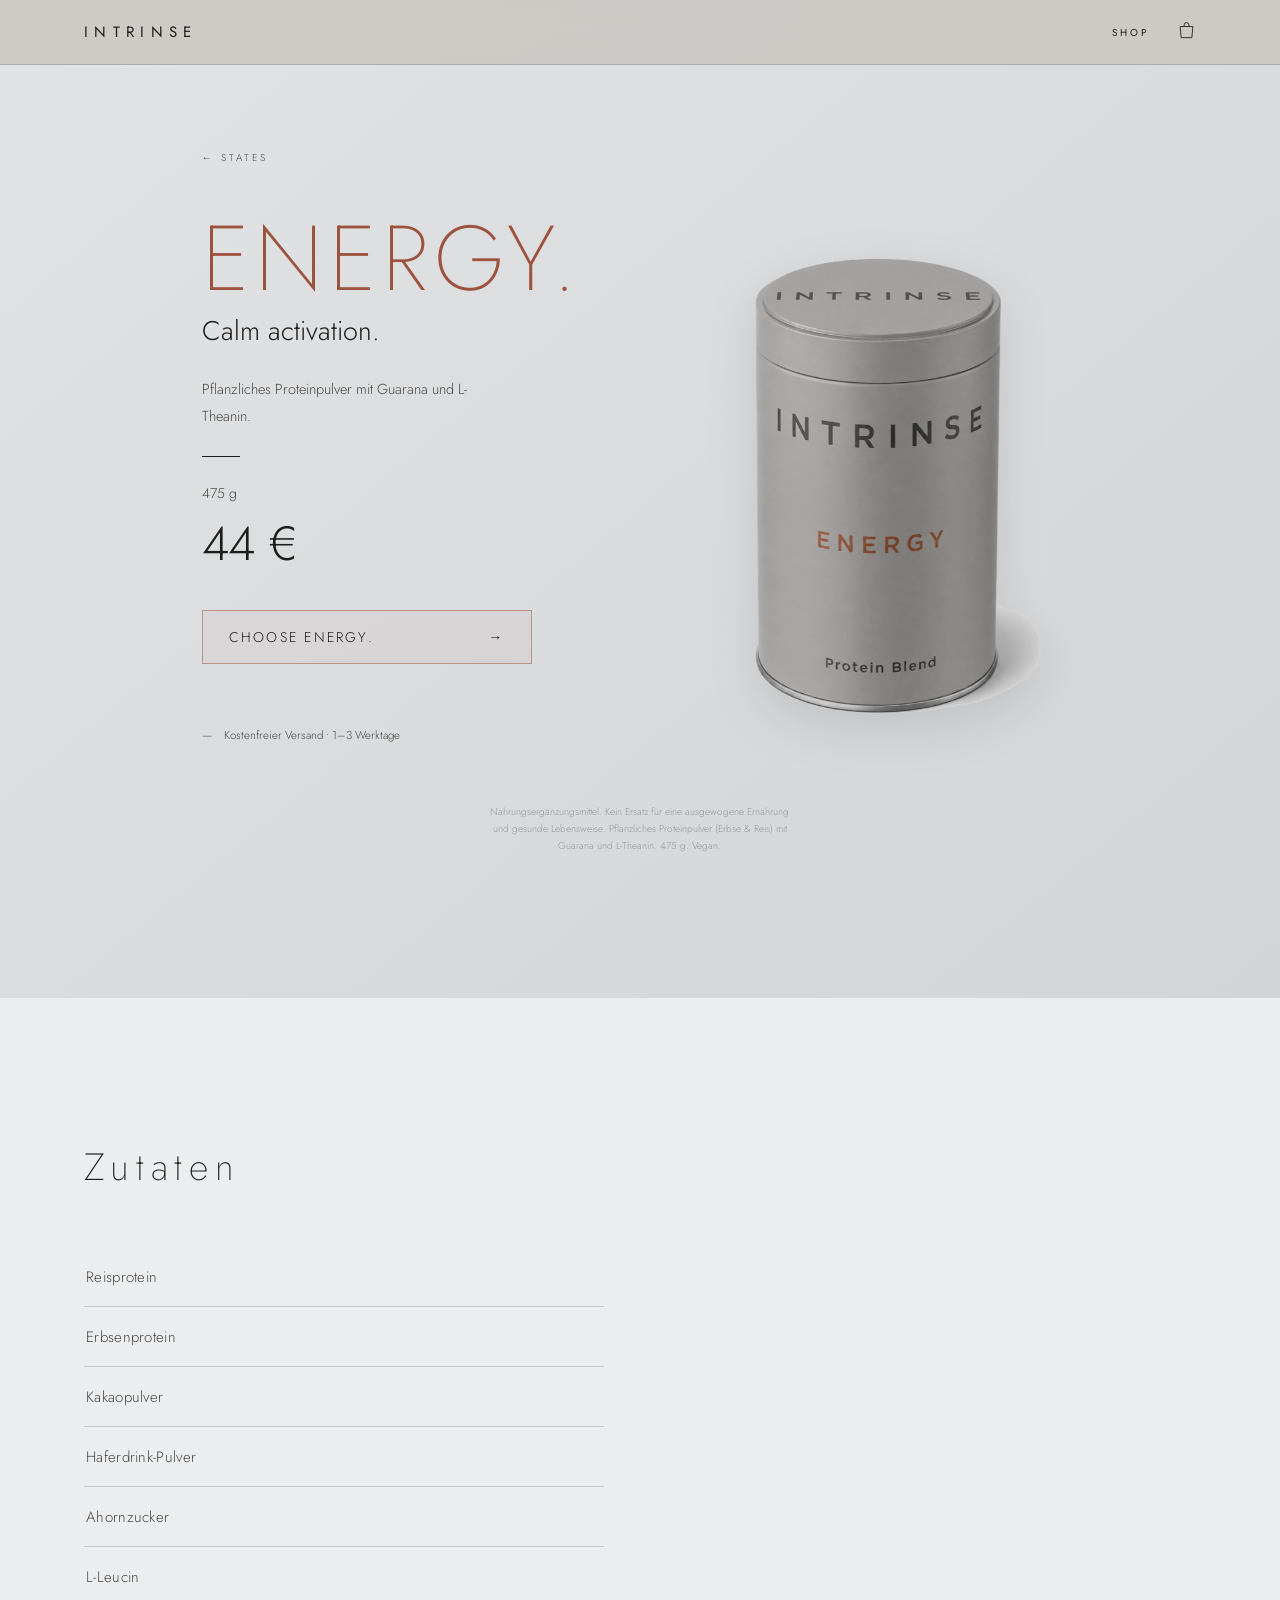
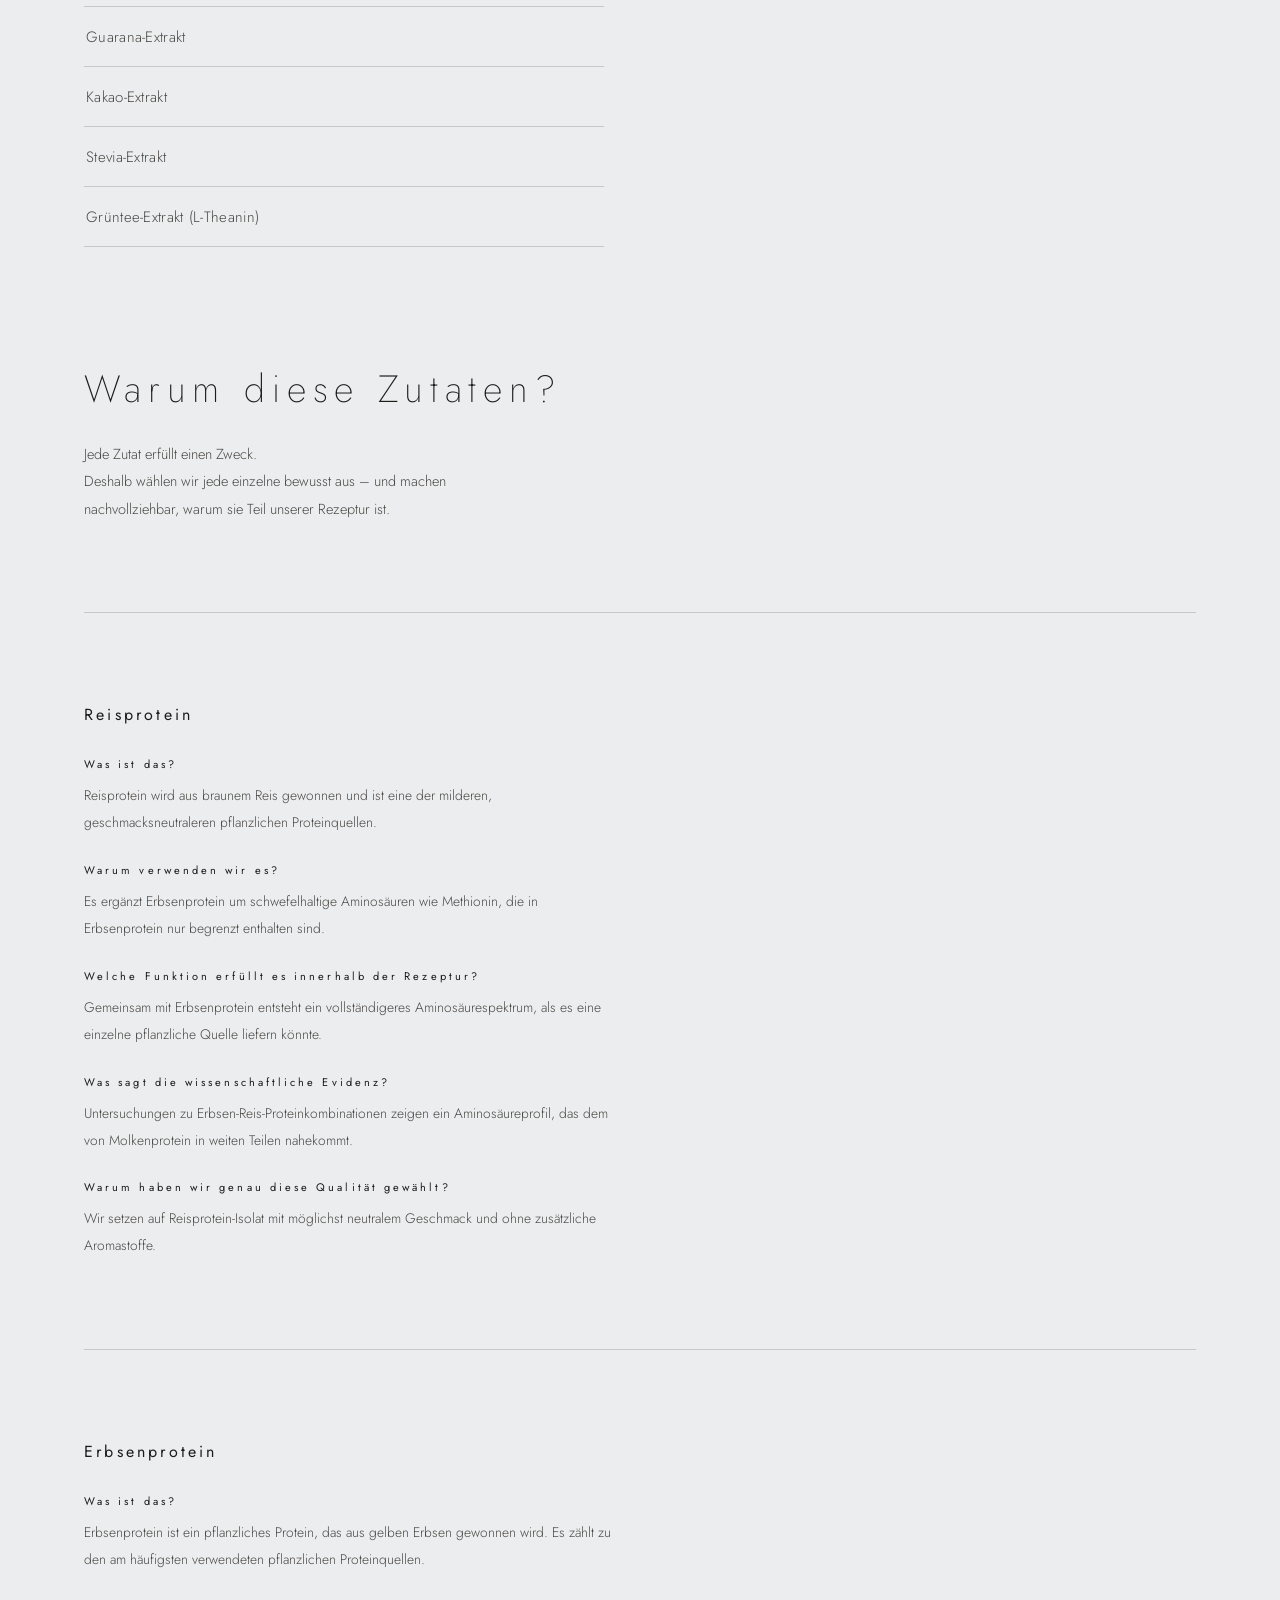
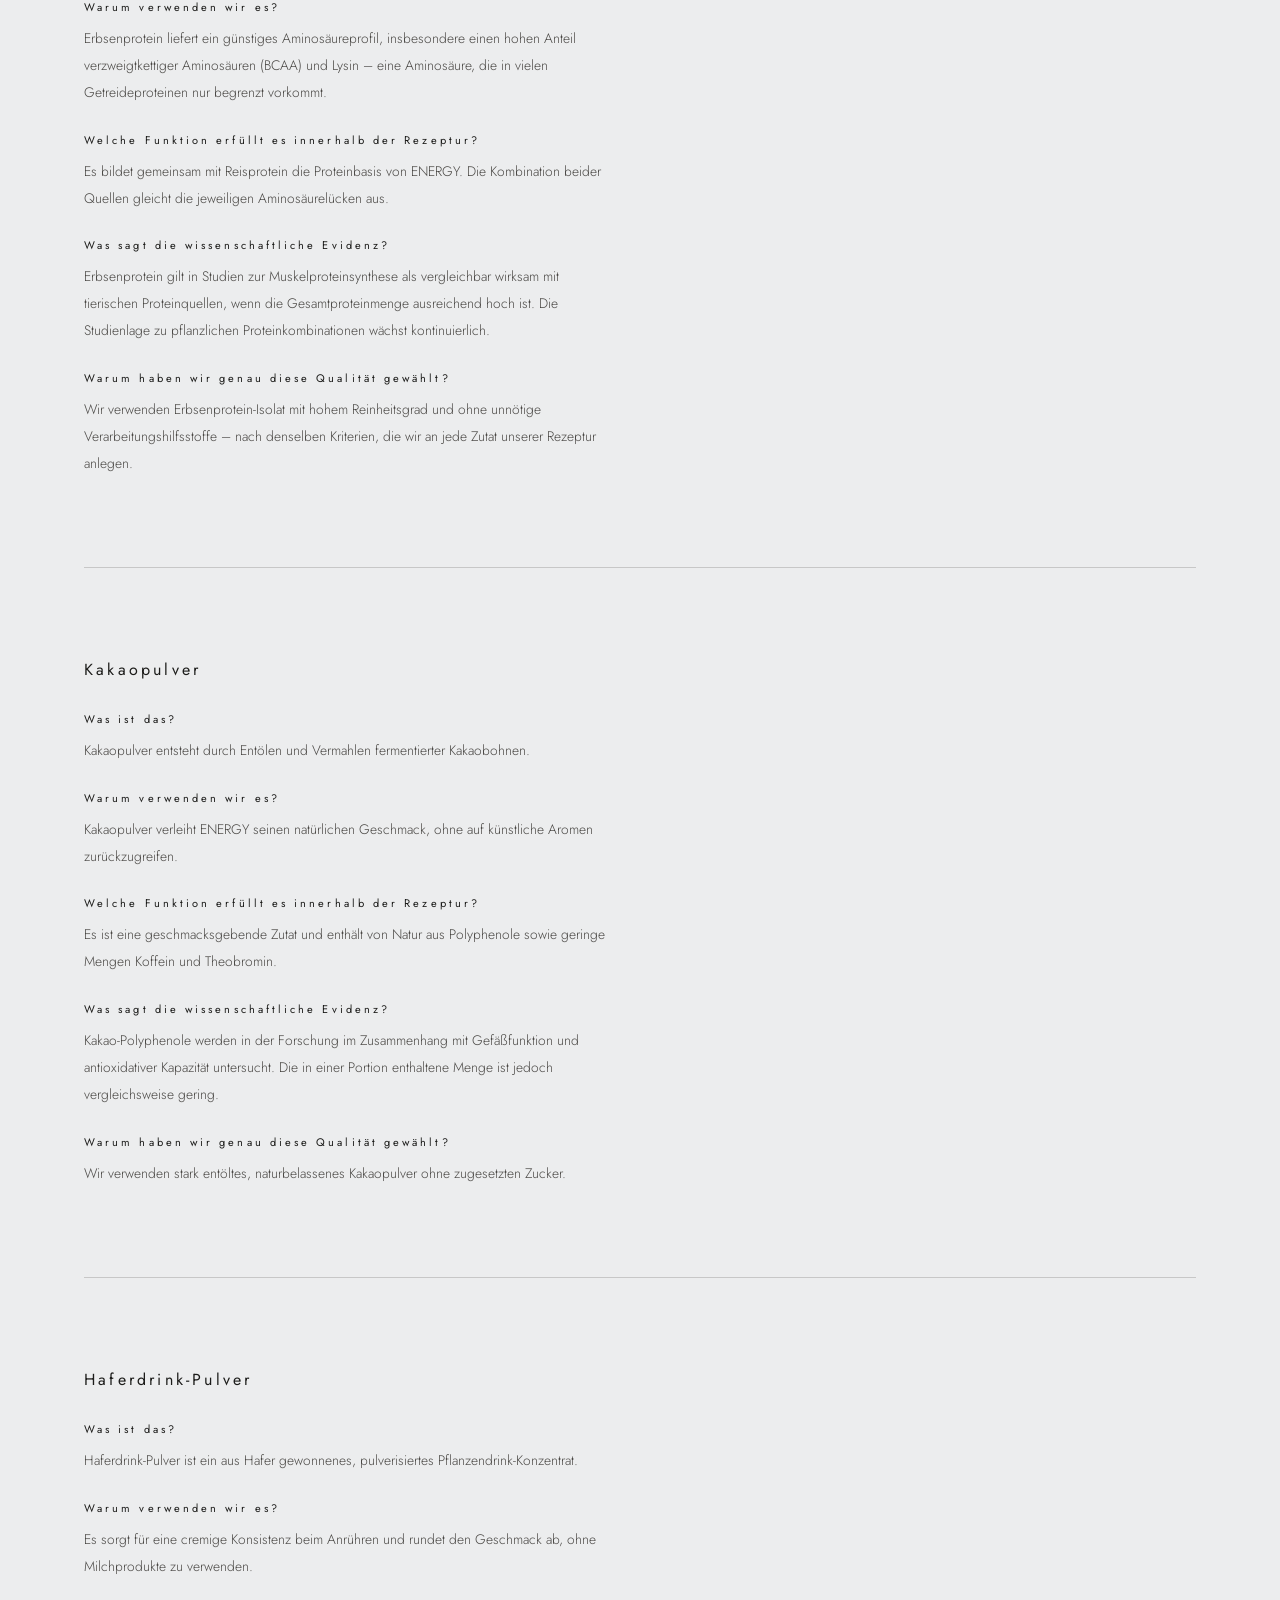
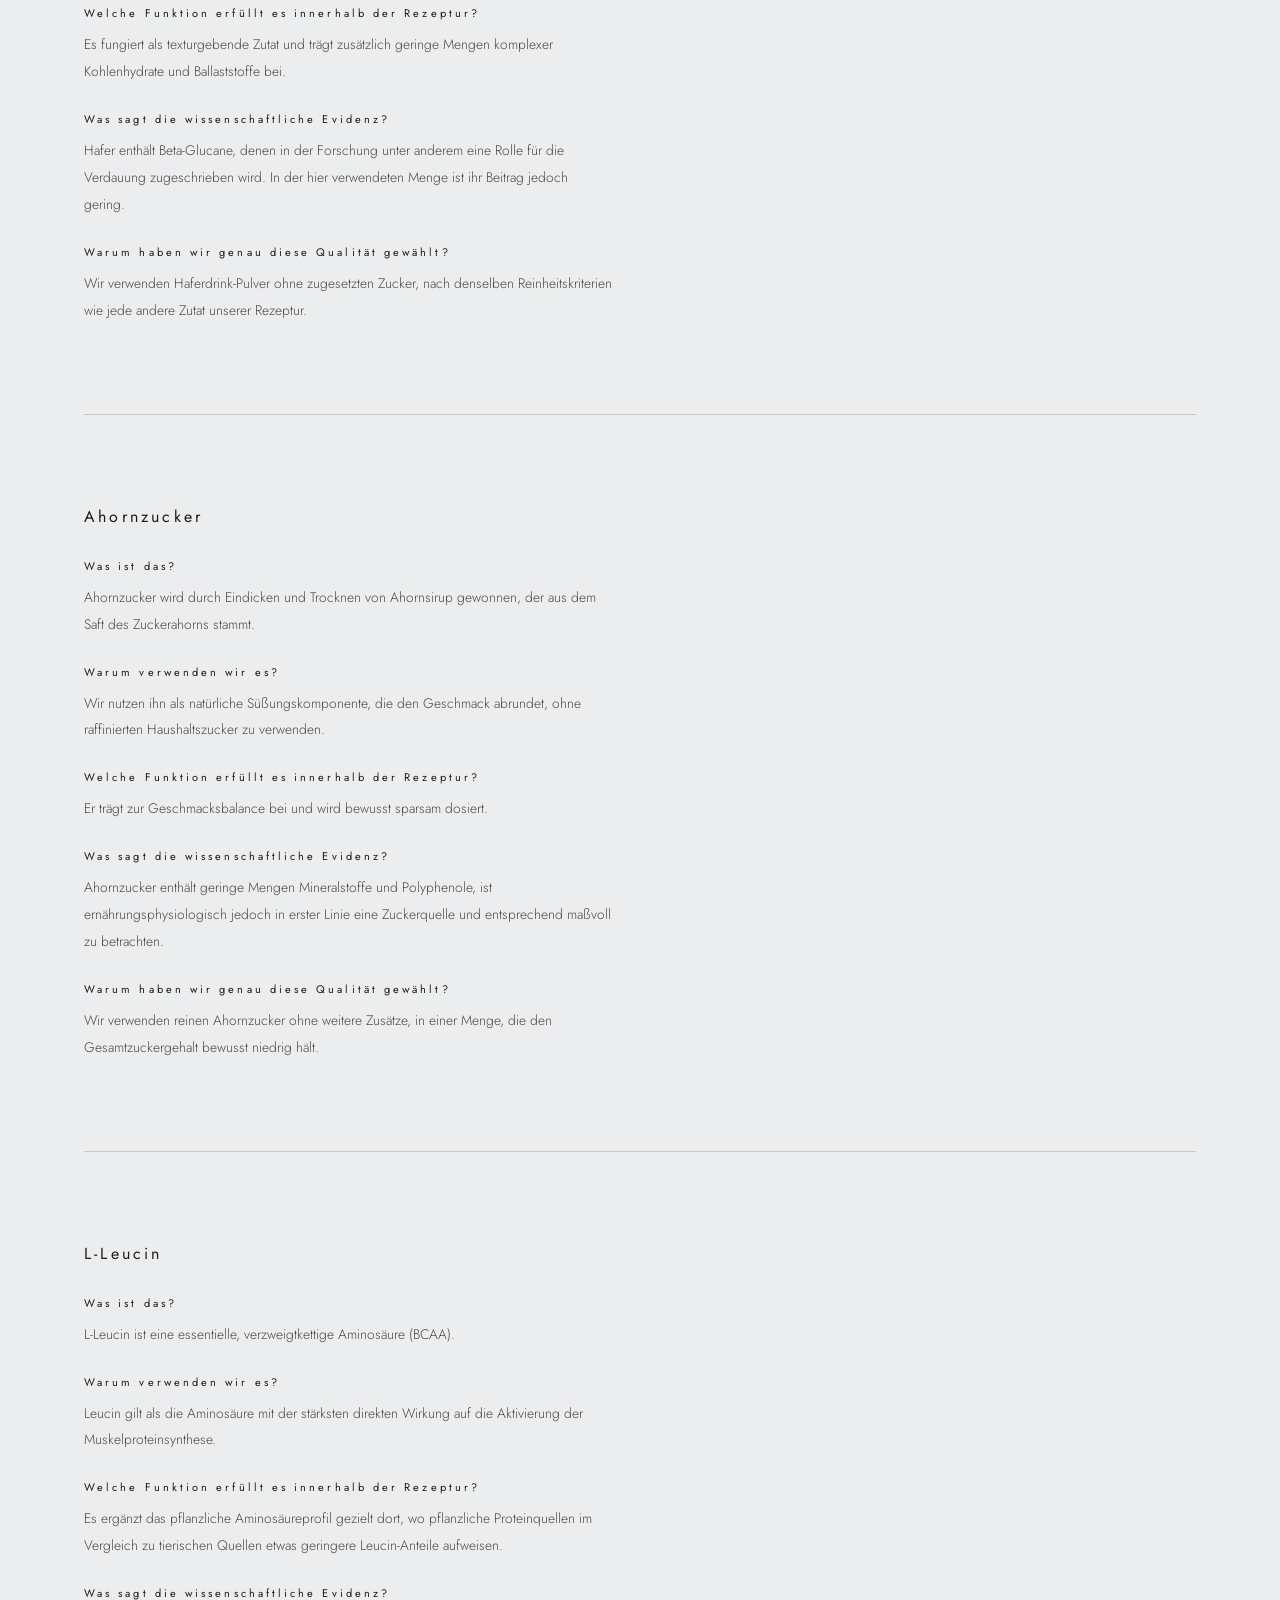
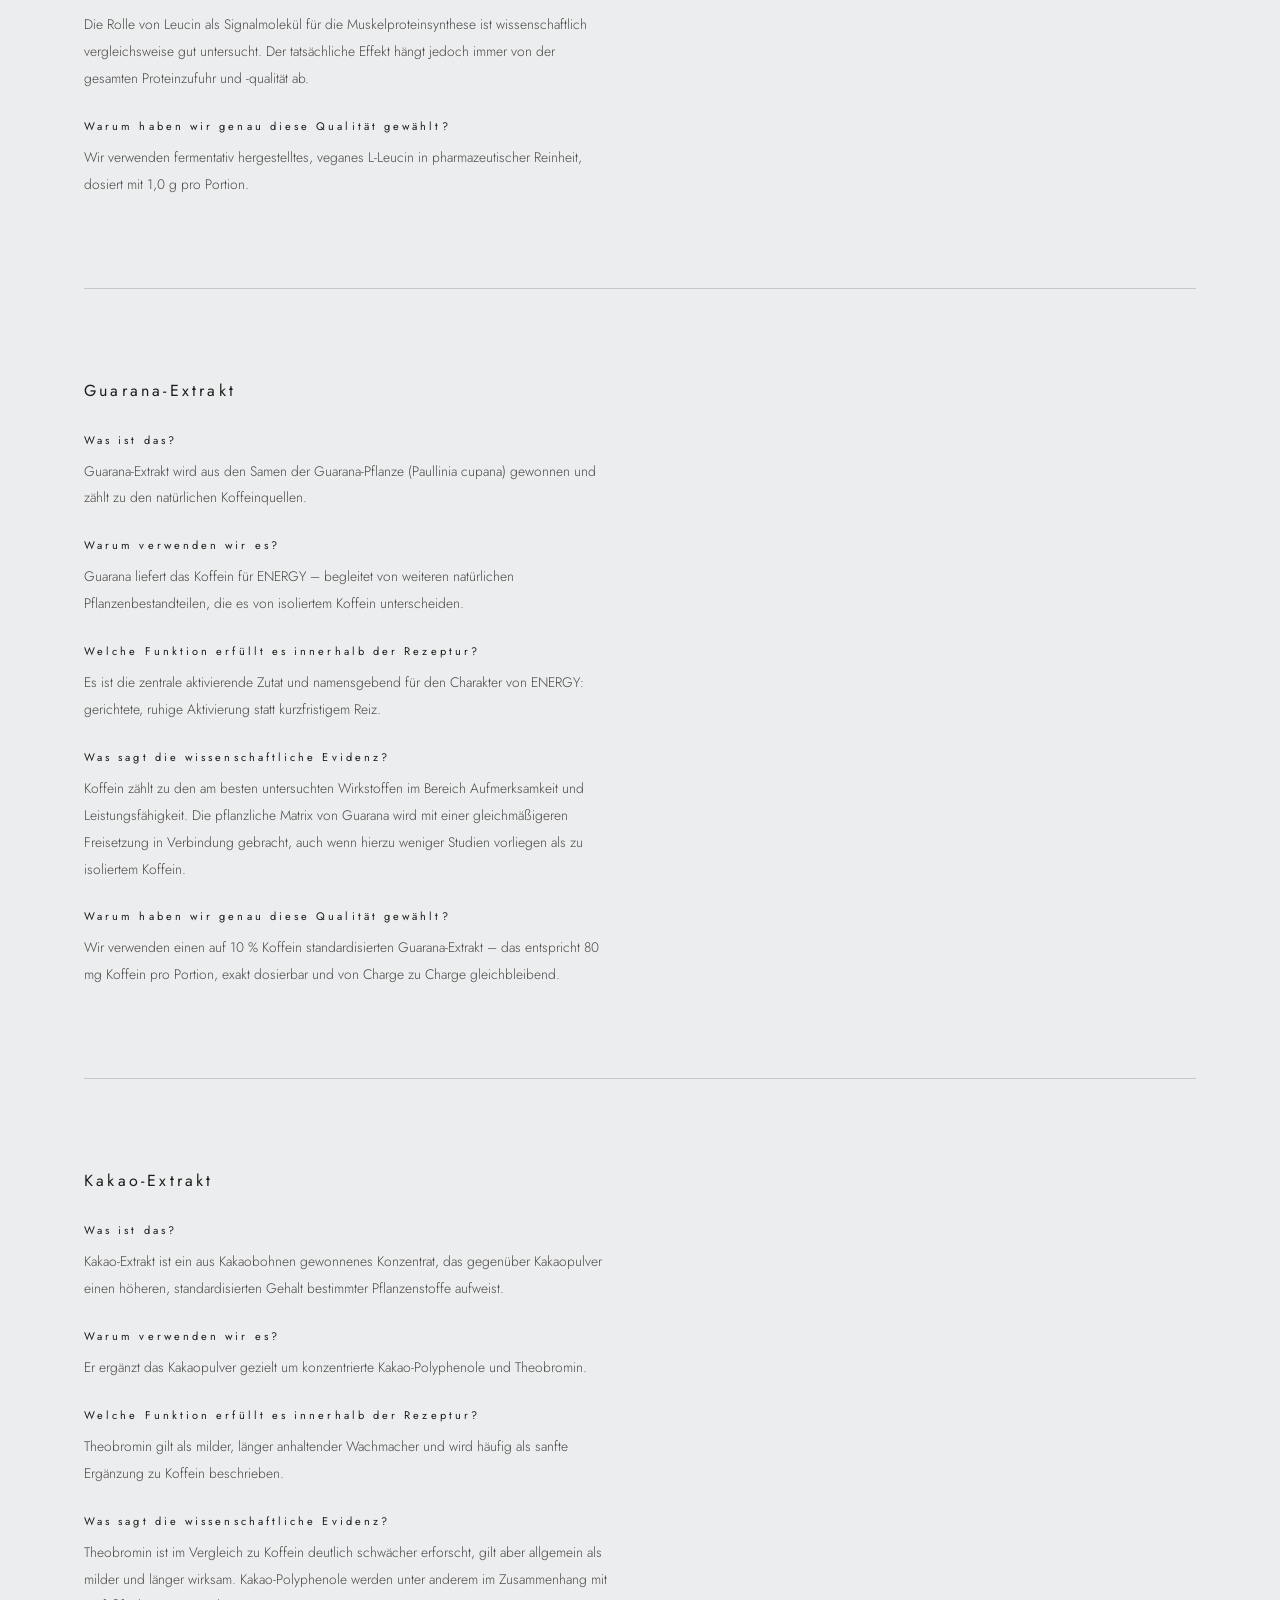
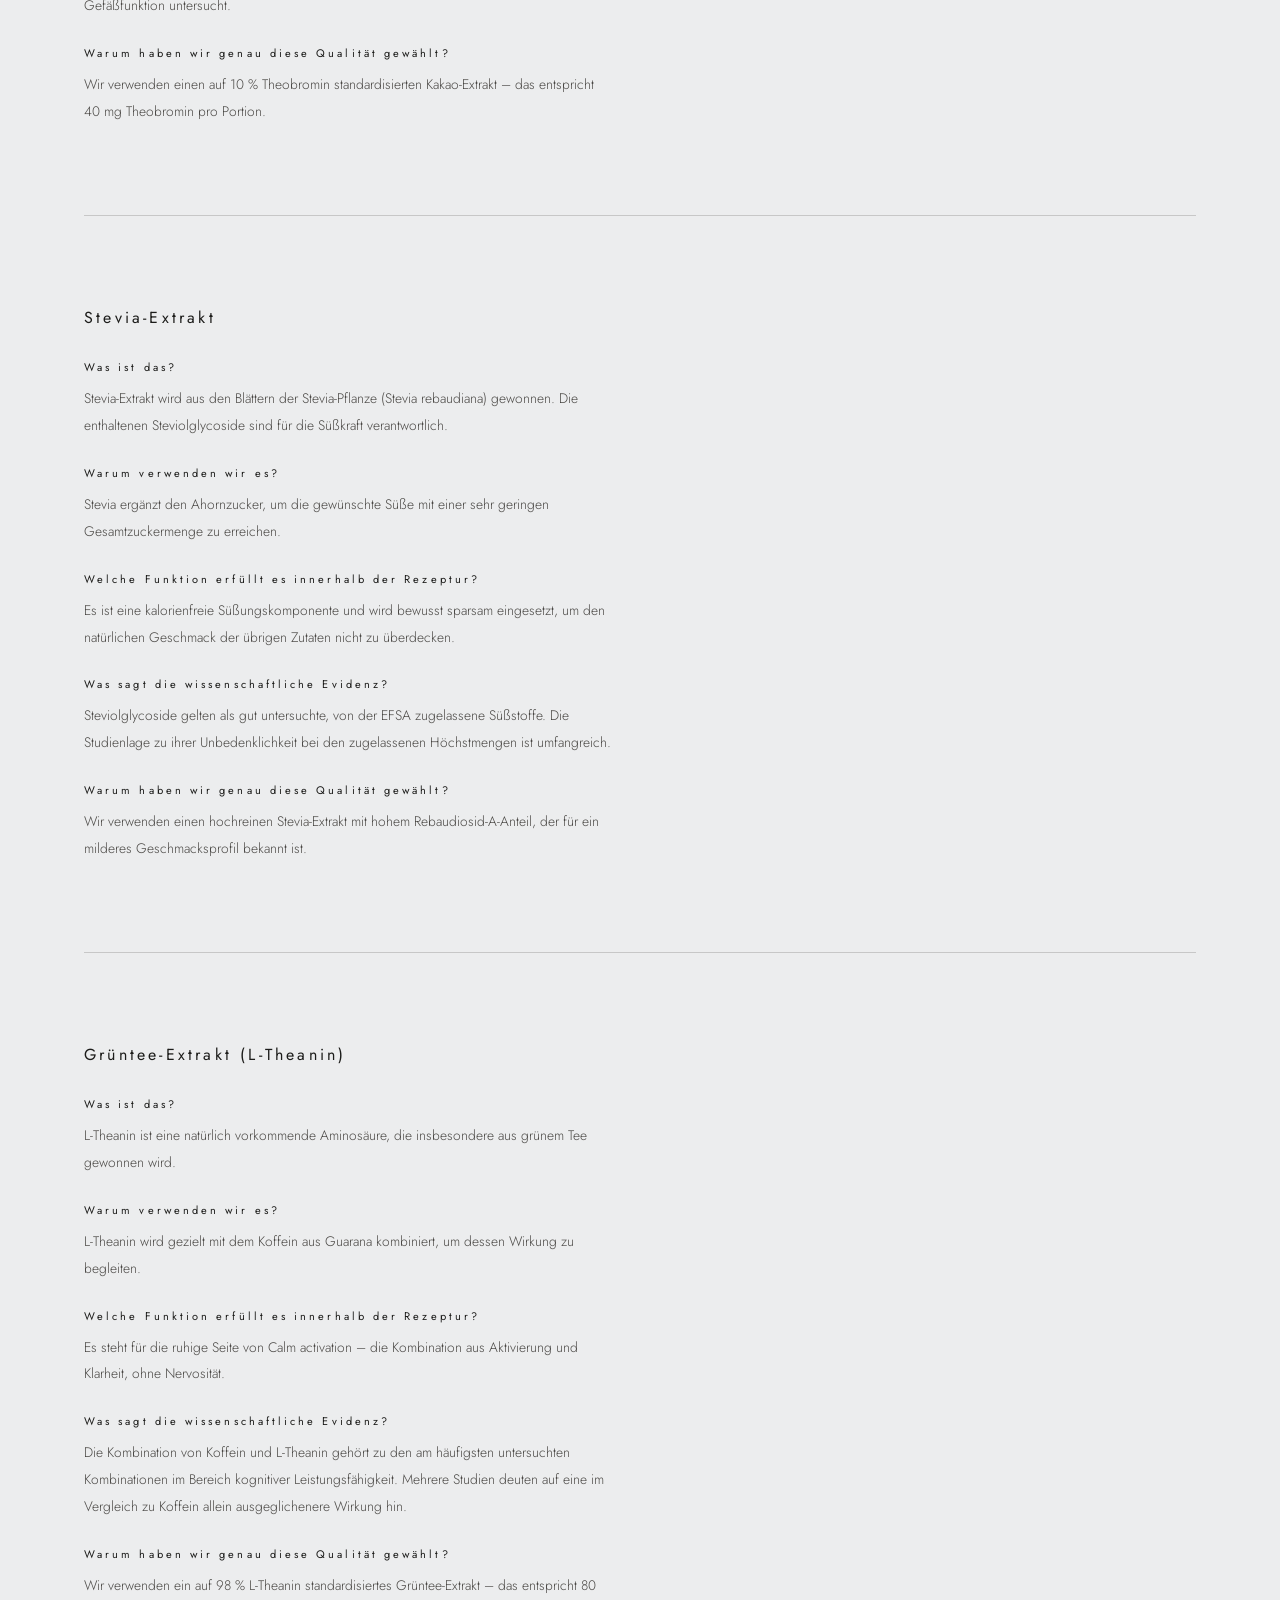
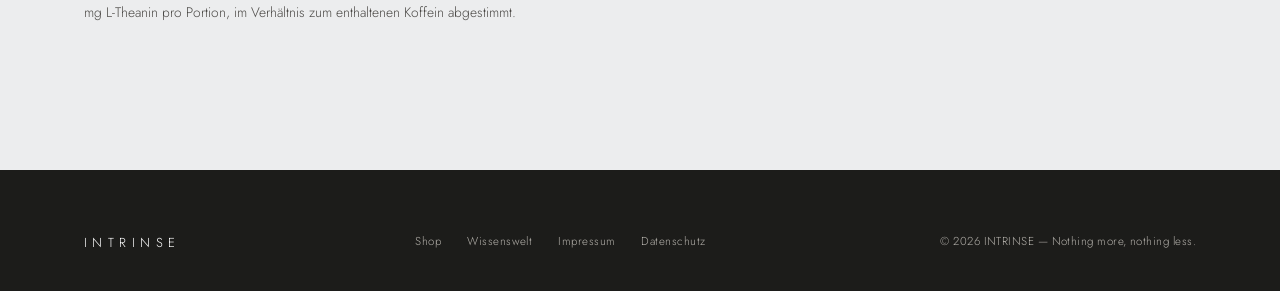
==== commit ac47e466: "Zutaten-Sektion mit offiziellem Produktdatenblatt abgleichen Reihenfolge korrigiert (legal bindende " ====
--- a/energy.html
+++ b/energy.html
@@ -143,21 +143,35 @@
   <div class="wrap">
     <h2 class="sr sr-d1">Zutaten</h2>
     <div class="ing-index sr sr-d2" role="navigation" aria-label="Zutatenverzeichnis">
+      <a href="#ing-reisprotein" class="ing-link"><span>Reisprotein</span></a>
       <a href="#ing-erbsenprotein" class="ing-link"><span>Erbsenprotein</span></a>
-      <a href="#ing-reisprotein" class="ing-link"><span>Reisprotein</span></a>
       <a href="#ing-kakaopulver" class="ing-link"><span>Kakaopulver</span></a>
       <a href="#ing-haferdrink" class="ing-link"><span>Haferdrink-Pulver</span></a>
       <a href="#ing-ahornzucker" class="ing-link"><span>Ahornzucker</span></a>
       <a href="#ing-leucin" class="ing-link"><span>L-Leucin</span></a>
       <a href="#ing-guarana" class="ing-link"><span>Guarana-Extrakt</span></a>
       <a href="#ing-kakaoextrakt" class="ing-link"><span>Kakao-Extrakt</span></a>
+      <a href="#ing-stevia" class="ing-link"><span>Stevia-Extrakt</span></a>
       <a href="#ing-gruentee" class="ing-link"><span>Grüntee-Extrakt (L-Theanin)</span></a>
-      <a href="#ing-stevia" class="ing-link"><span>Stevia-Extrakt</span></a>
     </div>
 
     <h2 class="sr sr-d1" style="margin-top:clamp(90px,13vh,140px)">Warum diese Zutaten?</h2>
     <p class="ing-why sr sr-d2">Jede Zutat erfüllt einen Zweck.<br>Deshalb wählen wir jede einzelne bewusst aus – und machen nachvollziehbar, warum sie Teil unserer Rezeptur ist.</p>
 
+    <div class="ing-detail" id="ing-reisprotein">
+      <div class="ing-h">Reisprotein</div>
+      <h4>Was ist das?</h4>
+      <p>Reisprotein wird aus braunem Reis gewonnen und ist eine der milderen, geschmacksneutraleren pflanzlichen Proteinquellen.</p>
+      <h4>Warum verwenden wir es?</h4>
+      <p>Es ergänzt Erbsenprotein um schwefelhaltige Aminosäuren wie Methionin, die in Erbsenprotein nur begrenzt enthalten sind.</p>
+      <h4>Welche Funktion erfüllt es innerhalb der Rezeptur?</h4>
+      <p>Gemeinsam mit Erbsenprotein entsteht ein vollständigeres Aminosäurespektrum, als es eine einzelne pflanzliche Quelle liefern könnte.</p>
+      <h4>Was sagt die wissenschaftliche Evidenz?</h4>
+      <p>Untersuchungen zu Erbsen-Reis-Proteinkombinationen zeigen ein Aminosäureprofil, das dem von Molkenprotein in weiten Teilen nahekommt.</p>
+      <h4>Warum haben wir genau diese Qualität gewählt?</h4>
+      <p>Wir setzen auf Reisprotein-Isolat mit möglichst neutralem Geschmack und ohne zusätzliche Aromastoffe.</p>
+    </div>
+
     <div class="ing-detail" id="ing-erbsenprotein">
       <div class="ing-h">Erbsenprotein</div>
       <h4>Was ist das?</h4>
@@ -172,20 +186,6 @@
       <p>Wir verwenden Erbsenprotein-Isolat mit hohem Reinheitsgrad und ohne unnötige Verarbeitungshilfsstoffe – nach denselben Kriterien, die wir an jede Zutat unserer Rezeptur anlegen.</p>
     </div>
 
-    <div class="ing-detail" id="ing-reisprotein">
-      <div class="ing-h">Reisprotein</div>
-      <h4>Was ist das?</h4>
-      <p>Reisprotein wird aus braunem Reis gewonnen und ist eine der milderen, geschmacksneutraleren pflanzlichen Proteinquellen.</p>
-      <h4>Warum verwenden wir es?</h4>
-      <p>Es ergänzt Erbsenprotein um schwefelhaltige Aminosäuren wie Methionin, die in Erbsenprotein nur begrenzt enthalten sind.</p>
-      <h4>Welche Funktion erfüllt es innerhalb der Rezeptur?</h4>
-      <p>Gemeinsam mit Erbsenprotein entsteht ein vollständigeres Aminosäurespektrum, als es eine einzelne pflanzliche Quelle liefern könnte.</p>
-      <h4>Was sagt die wissenschaftliche Evidenz?</h4>
-      <p>Untersuchungen zu Erbsen-Reis-Proteinkombinationen zeigen ein Aminosäureprofil, das dem von Molkenprotein in weiten Teilen nahekommt.</p>
-      <h4>Warum haben wir genau diese Qualität gewählt?</h4>
-      <p>Wir setzen auf Reisprotein-Isolat mit möglichst neutralem Geschmack und ohne zusätzliche Aromastoffe.</p>
-    </div>
-
     <div class="ing-detail" id="ing-kakaopulver">
       <div class="ing-h">Kakaopulver</div>
       <h4>Was ist das?</h4>
@@ -211,7 +211,7 @@
       <h4>Was sagt die wissenschaftliche Evidenz?</h4>
       <p>Hafer enthält Beta-Glucane, denen in der Forschung unter anderem eine Rolle für die Verdauung zugeschrieben wird. In der hier verwendeten Menge ist ihr Beitrag jedoch gering.</p>
       <h4>Warum haben wir genau diese Qualität gewählt?</h4>
-      <p>Wir verwenden ein glutenarmes Haferdrink-Pulver ohne zugesetzten Zucker.</p>
+      <p>Wir verwenden Haferdrink-Pulver ohne zugesetzten Zucker, nach denselben Reinheitskriterien wie jede andere Zutat unserer Rezeptur.</p>
     </div>
 
     <div class="ing-detail" id="ing-ahornzucker">
@@ -239,7 +239,7 @@
       <h4>Was sagt die wissenschaftliche Evidenz?</h4>
       <p>Die Rolle von Leucin als Signalmolekül für die Muskelproteinsynthese ist wissenschaftlich vergleichsweise gut untersucht. Der tatsächliche Effekt hängt jedoch immer von der gesamten Proteinzufuhr und -qualität ab.</p>
       <h4>Warum haben wir genau diese Qualität gewählt?</h4>
-      <p>Wir verwenden fermentativ hergestelltes, veganes L-Leucin in pharmazeutischer Reinheit.</p>
+      <p>Wir verwenden fermentativ hergestelltes, veganes L-Leucin in pharmazeutischer Reinheit, dosiert mit 1,0 g pro Portion.</p>
     </div>
 
     <div class="ing-detail" id="ing-guarana">
@@ -253,7 +253,7 @@
       <h4>Was sagt die wissenschaftliche Evidenz?</h4>
       <p>Koffein zählt zu den am besten untersuchten Wirkstoffen im Bereich Aufmerksamkeit und Leistungsfähigkeit. Die pflanzliche Matrix von Guarana wird mit einer gleichmäßigeren Freisetzung in Verbindung gebracht, auch wenn hierzu weniger Studien vorliegen als zu isoliertem Koffein.</p>
       <h4>Warum haben wir genau diese Qualität gewählt?</h4>
-      <p>Wir verwenden einen standardisierten Guarana-Extrakt mit definiertem Koffeingehalt, um eine gleichbleibende Dosierung sicherzustellen.</p>
+      <p>Wir verwenden einen auf 10 % Koffein standardisierten Guarana-Extrakt – das entspricht 80 mg Koffein pro Portion, exakt dosierbar und von Charge zu Charge gleichbleibend.</p>
     </div>
 
     <div class="ing-detail" id="ing-kakaoextrakt">
@@ -267,7 +267,21 @@
       <h4>Was sagt die wissenschaftliche Evidenz?</h4>
       <p>Theobromin ist im Vergleich zu Koffein deutlich schwächer erforscht, gilt aber allgemein als milder und länger wirksam. Kakao-Polyphenole werden unter anderem im Zusammenhang mit Gefäßfunktion untersucht.</p>
       <h4>Warum haben wir genau diese Qualität gewählt?</h4>
-      <p>Wir verwenden einen standardisierten Kakao-Extrakt mit definiertem Theobromin-Gehalt.</p>
+      <p>Wir verwenden einen auf 10 % Theobromin standardisierten Kakao-Extrakt – das entspricht 40 mg Theobromin pro Portion.</p>
+    </div>
+
+    <div class="ing-detail" id="ing-stevia">
+      <div class="ing-h">Stevia-Extrakt</div>
+      <h4>Was ist das?</h4>
+      <p>Stevia-Extrakt wird aus den Blättern der Stevia-Pflanze (Stevia rebaudiana) gewonnen. Die enthaltenen Steviolglycoside sind für die Süßkraft verantwortlich.</p>
+      <h4>Warum verwenden wir es?</h4>
+      <p>Stevia ergänzt den Ahornzucker, um die gewünschte Süße mit einer sehr geringen Gesamtzuckermenge zu erreichen.</p>
+      <h4>Welche Funktion erfüllt es innerhalb der Rezeptur?</h4>
+      <p>Es ist eine kalorienfreie Süßungskomponente und wird bewusst sparsam eingesetzt, um den natürlichen Geschmack der übrigen Zutaten nicht zu überdecken.</p>
+      <h4>Was sagt die wissenschaftliche Evidenz?</h4>
+      <p>Steviolglycoside gelten als gut untersuchte, von der EFSA zugelassene Süßstoffe. Die Studienlage zu ihrer Unbedenklichkeit bei den zugelassenen Höchstmengen ist umfangreich.</p>
+      <h4>Warum haben wir genau diese Qualität gewählt?</h4>
+      <p>Wir verwenden einen hochreinen Stevia-Extrakt mit hohem Rebaudiosid-A-Anteil, der für ein milderes Geschmacksprofil bekannt ist.</p>
     </div>
 
     <div class="ing-detail" id="ing-gruentee">
@@ -281,21 +295,7 @@
       <h4>Was sagt die wissenschaftliche Evidenz?</h4>
       <p>Die Kombination von Koffein und L-Theanin gehört zu den am häufigsten untersuchten Kombinationen im Bereich kognitiver Leistungsfähigkeit. Mehrere Studien deuten auf eine im Vergleich zu Koffein allein ausgeglichenere Wirkung hin.</p>
       <h4>Warum haben wir genau diese Qualität gewählt?</h4>
-      <p>Wir verwenden reines, standardisiertes L-Theanin aus fermentativer Herstellung.</p>
-    </div>
-
-    <div class="ing-detail" id="ing-stevia">
-      <div class="ing-h">Stevia-Extrakt</div>
-      <h4>Was ist das?</h4>
-      <p>Stevia-Extrakt wird aus den Blättern der Stevia-Pflanze (Stevia rebaudiana) gewonnen. Die enthaltenen Steviolglycoside sind für die Süßkraft verantwortlich.</p>
-      <h4>Warum verwenden wir es?</h4>
-      <p>Stevia ergänzt den Ahornzucker, um die gewünschte Süße mit einer sehr geringen Gesamtzuckermenge zu erreichen.</p>
-      <h4>Welche Funktion erfüllt es innerhalb der Rezeptur?</h4>
-      <p>Es ist eine kalorienfreie Süßungskomponente und wird bewusst sparsam eingesetzt, um den natürlichen Geschmack der übrigen Zutaten nicht zu überdecken.</p>
-      <h4>Was sagt die wissenschaftliche Evidenz?</h4>
-      <p>Steviolglycoside gelten als gut untersuchte, von der EFSA zugelassene Süßstoffe. Die Studienlage zu ihrer Unbedenklichkeit bei den zugelassenen Höchstmengen ist umfangreich.</p>
-      <h4>Warum haben wir genau diese Qualität gewählt?</h4>
-      <p>Wir verwenden einen hochreinen Stevia-Extrakt mit hohem Rebaudiosid-A-Anteil, der für ein milderes Geschmacksprofil bekannt ist.</p>
+      <p>Wir verwenden ein auf 98 % L-Theanin standardisiertes Grüntee-Extrakt – das entspricht 80 mg L-Theanin pro Portion, im Verhältnis zum enthaltenen Koffein abgestimmt.</p>
     </div>
   </div>
 </section>
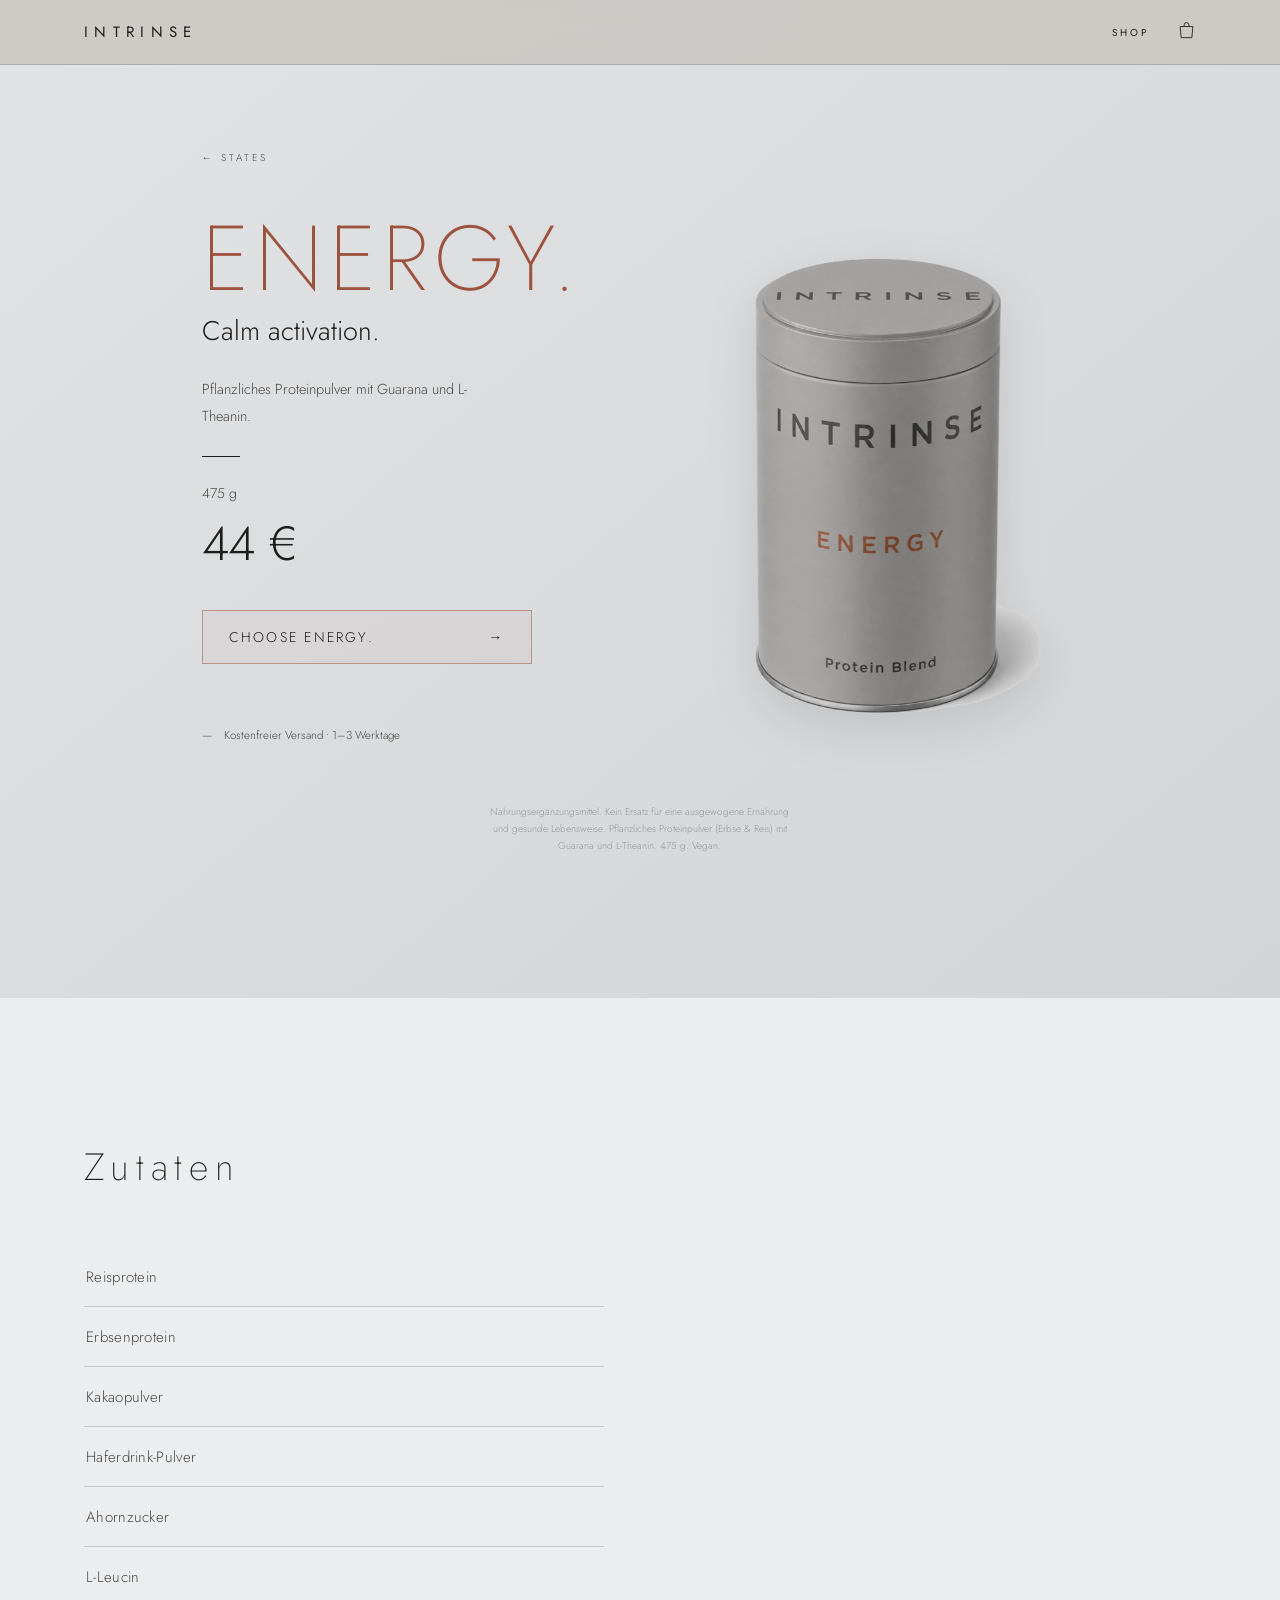
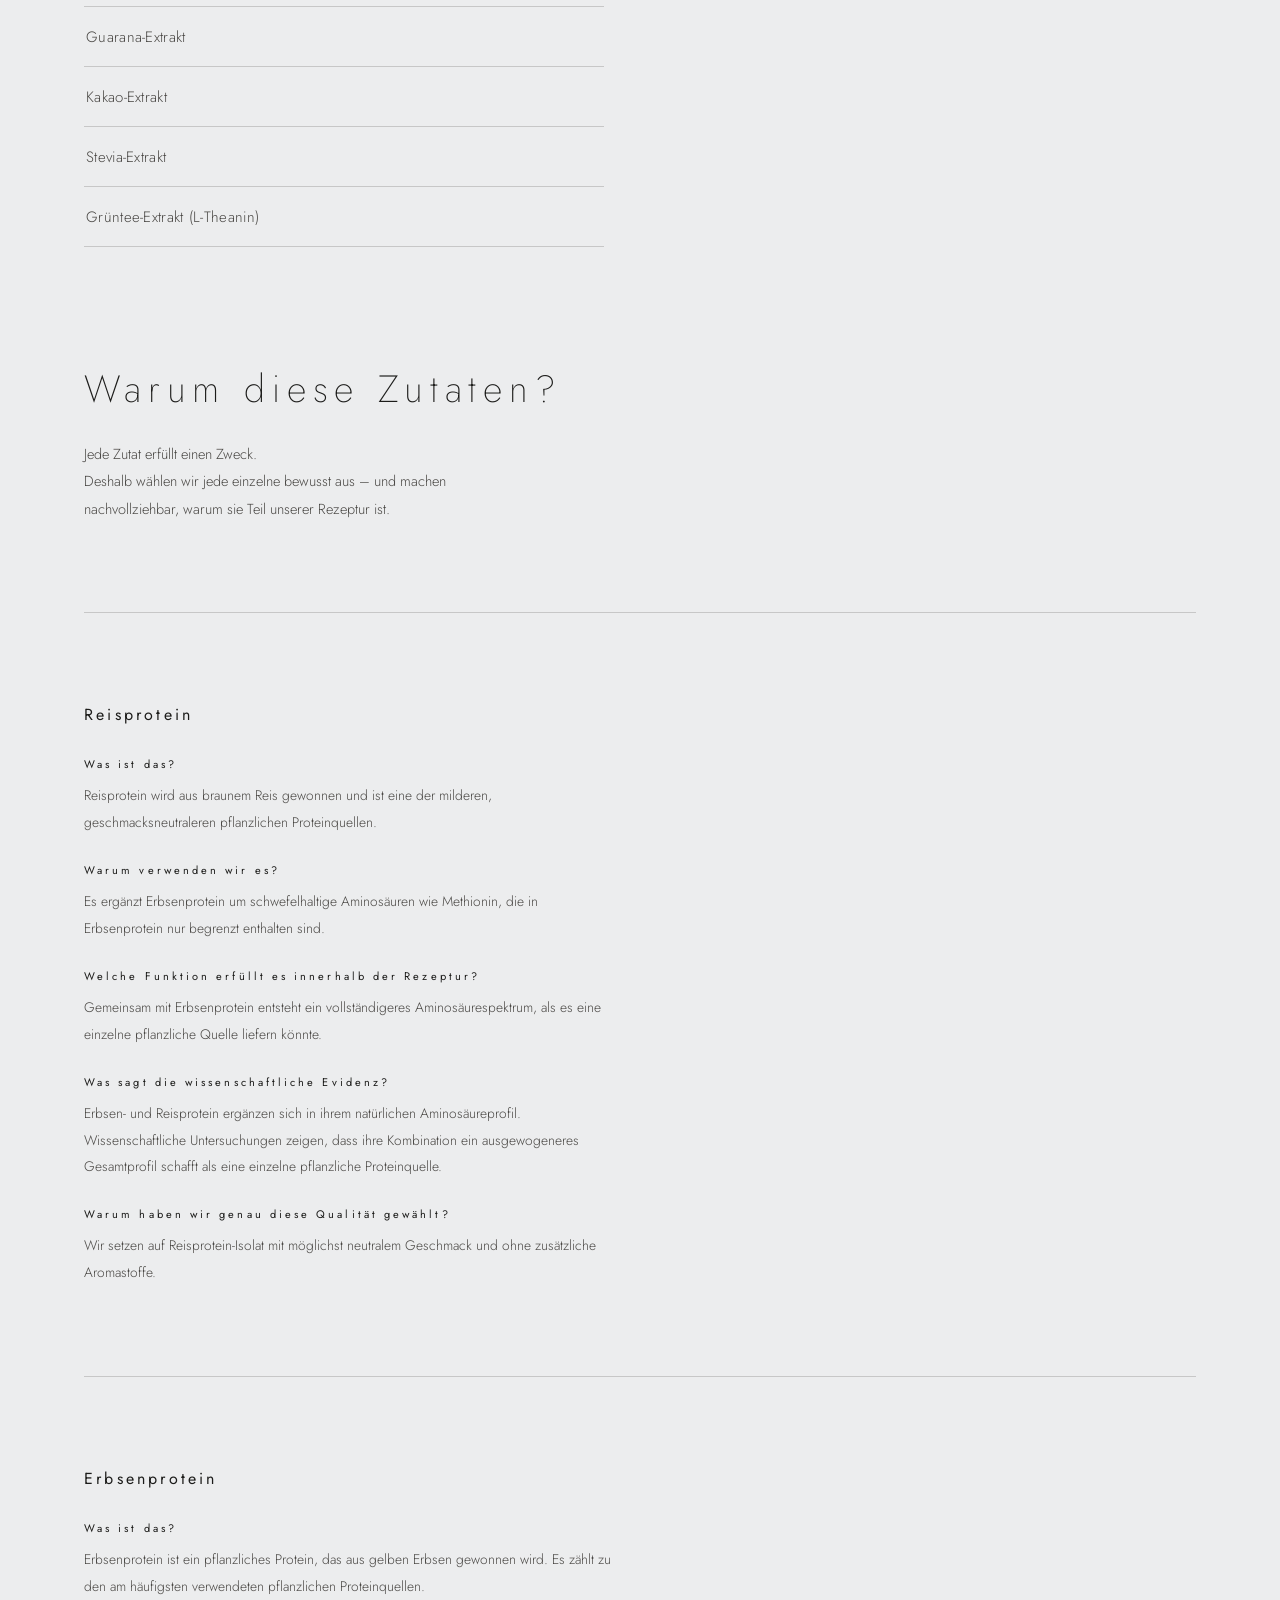
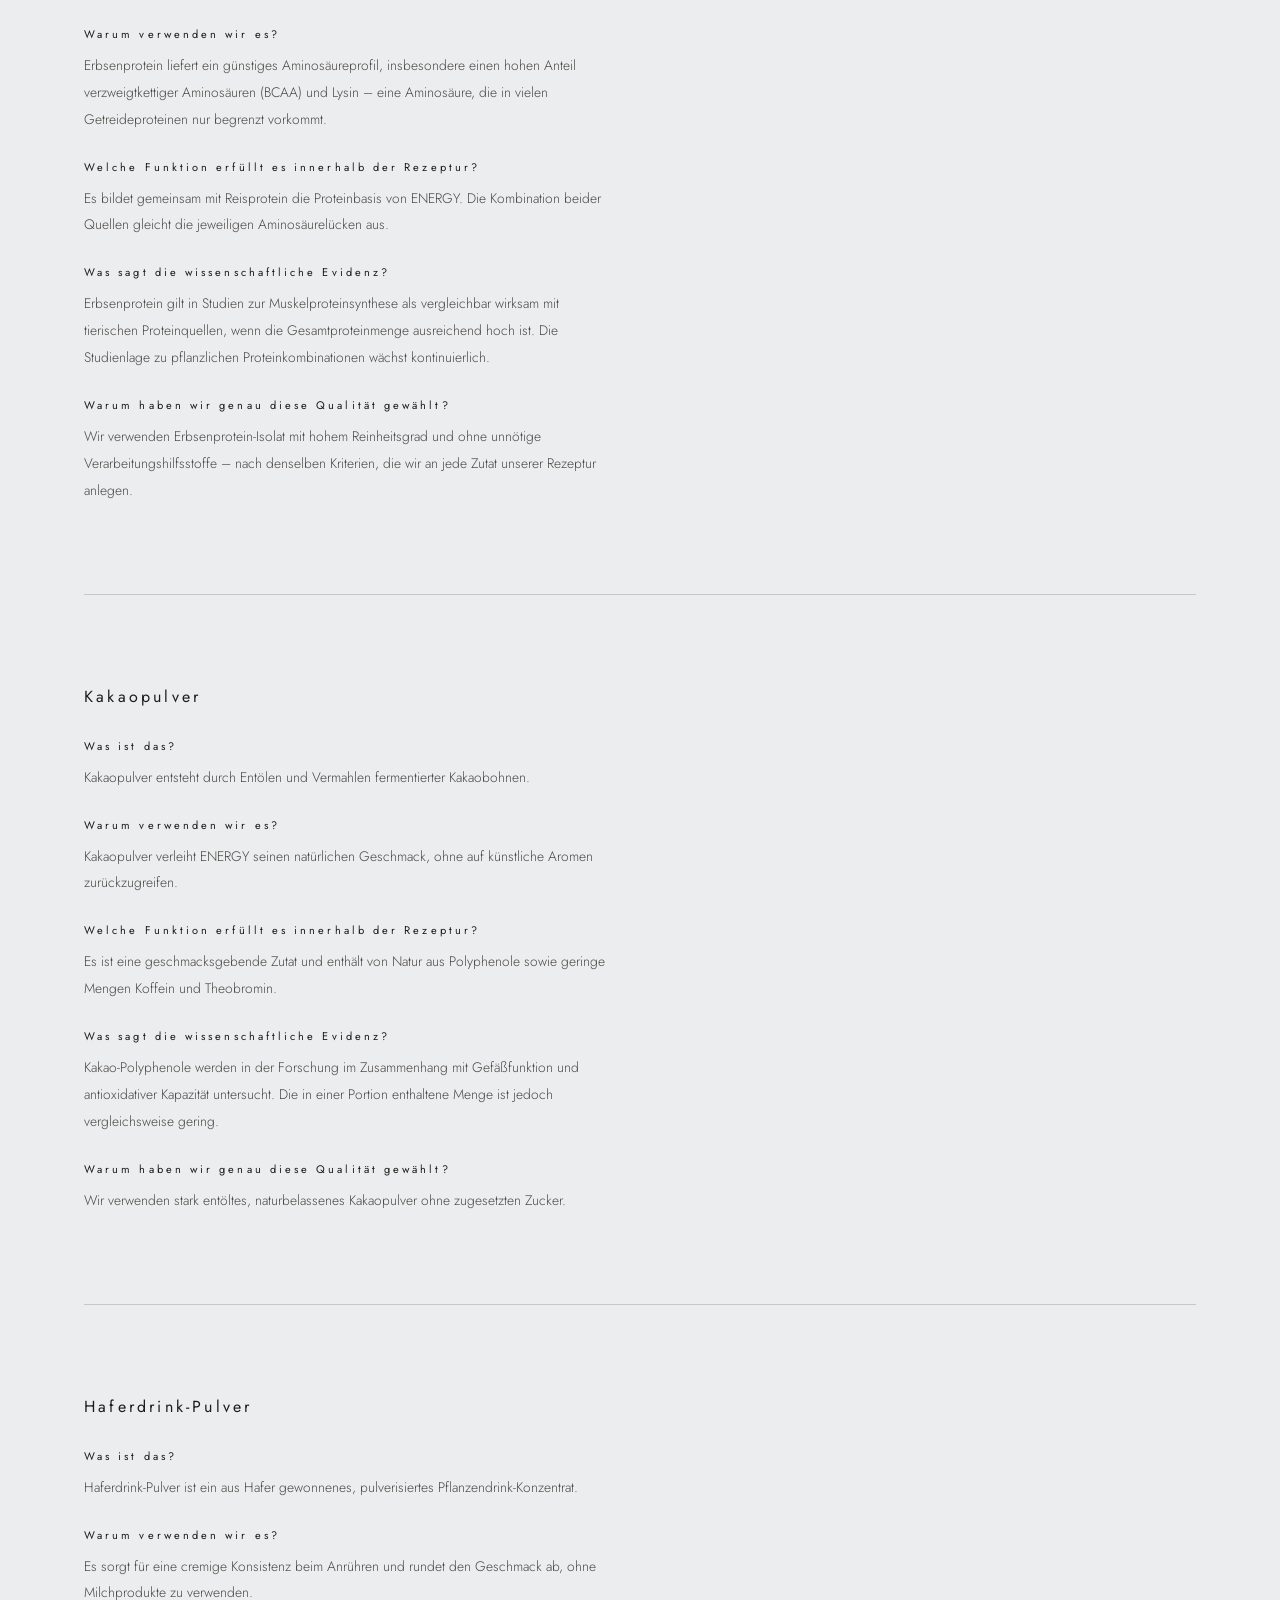
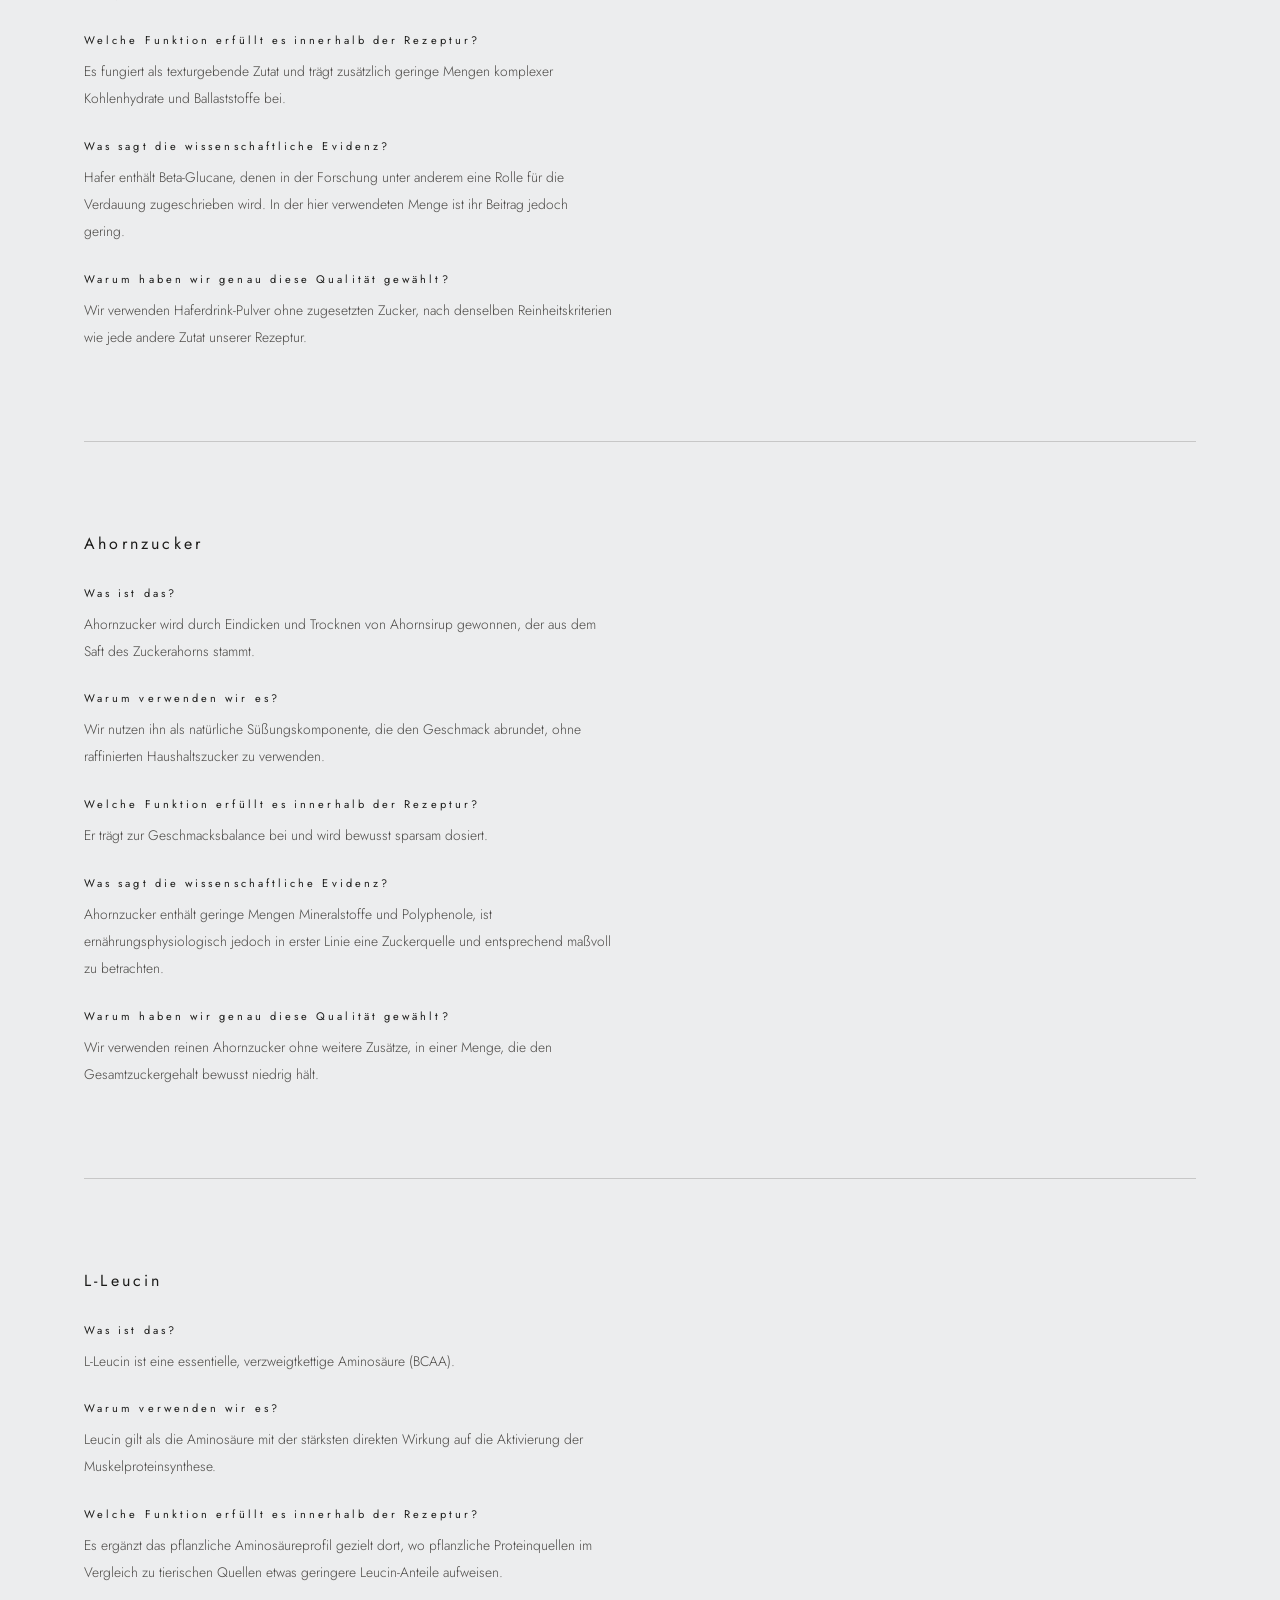
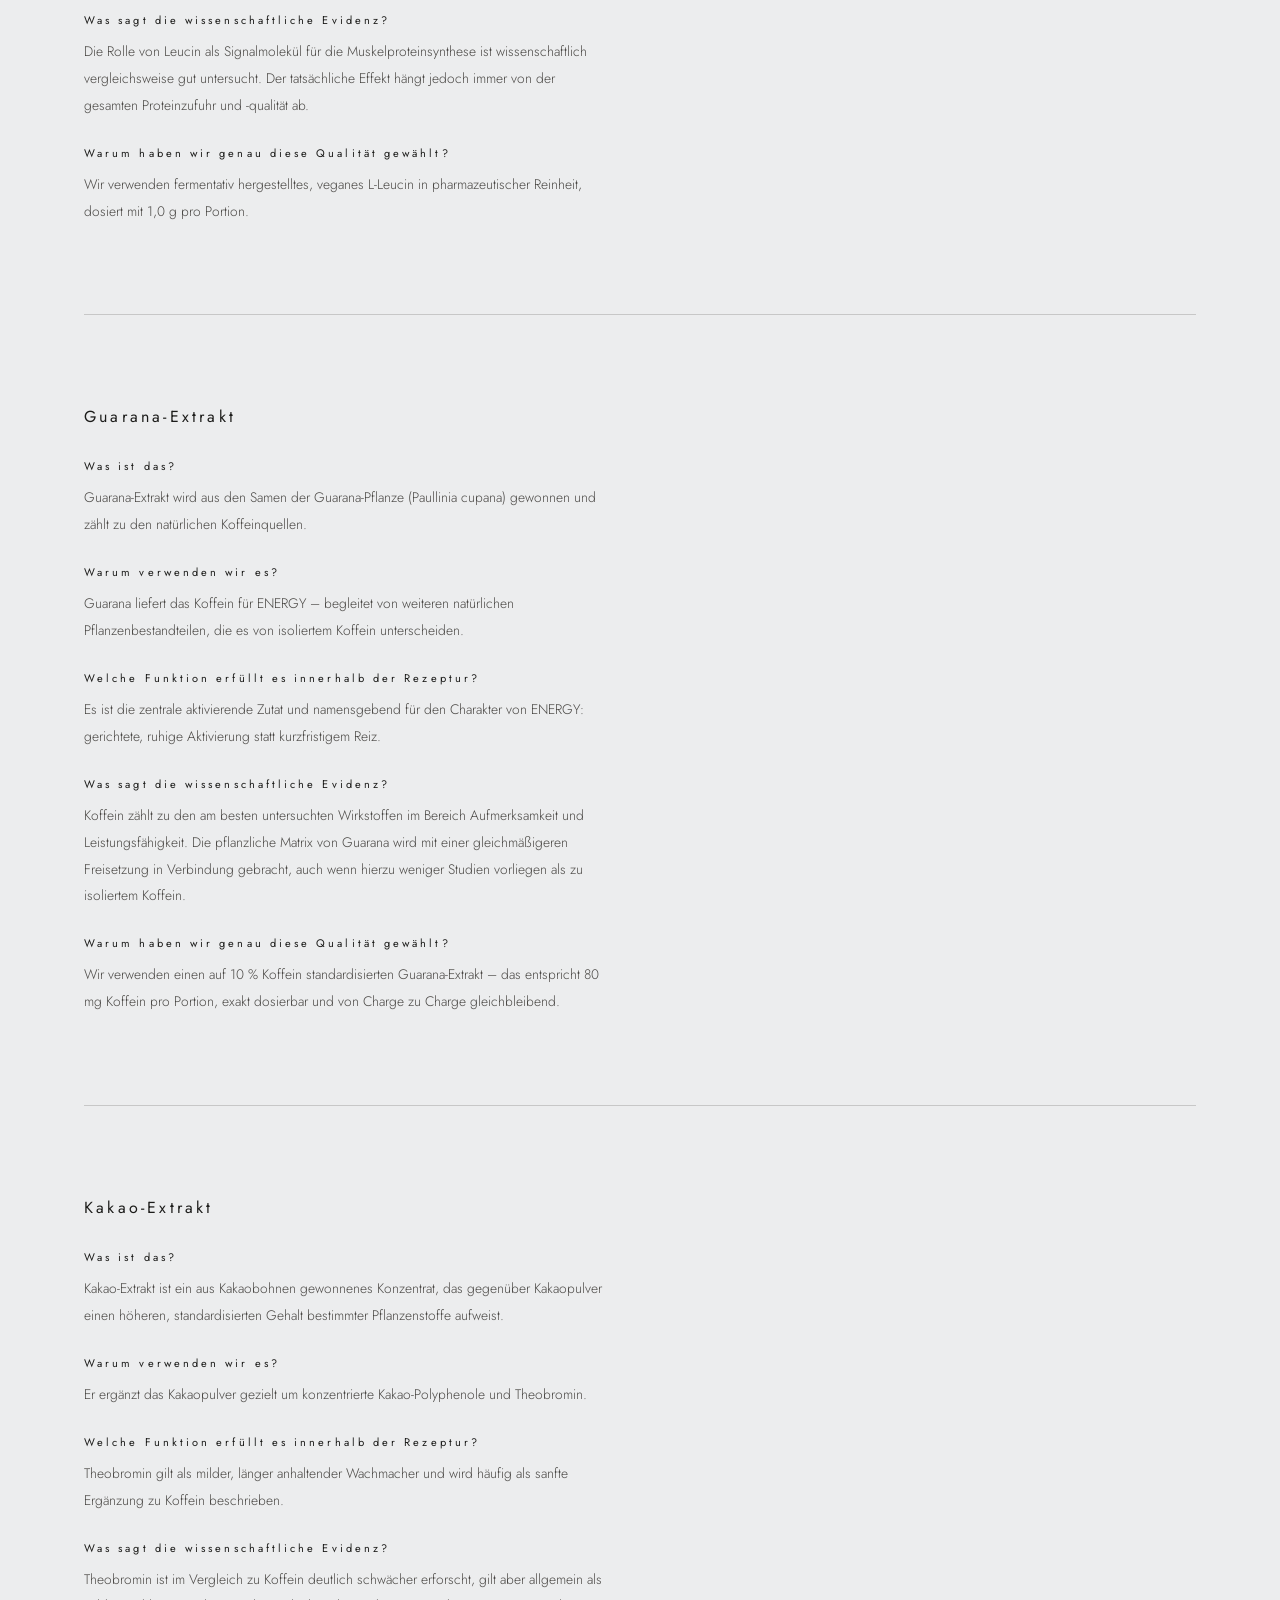
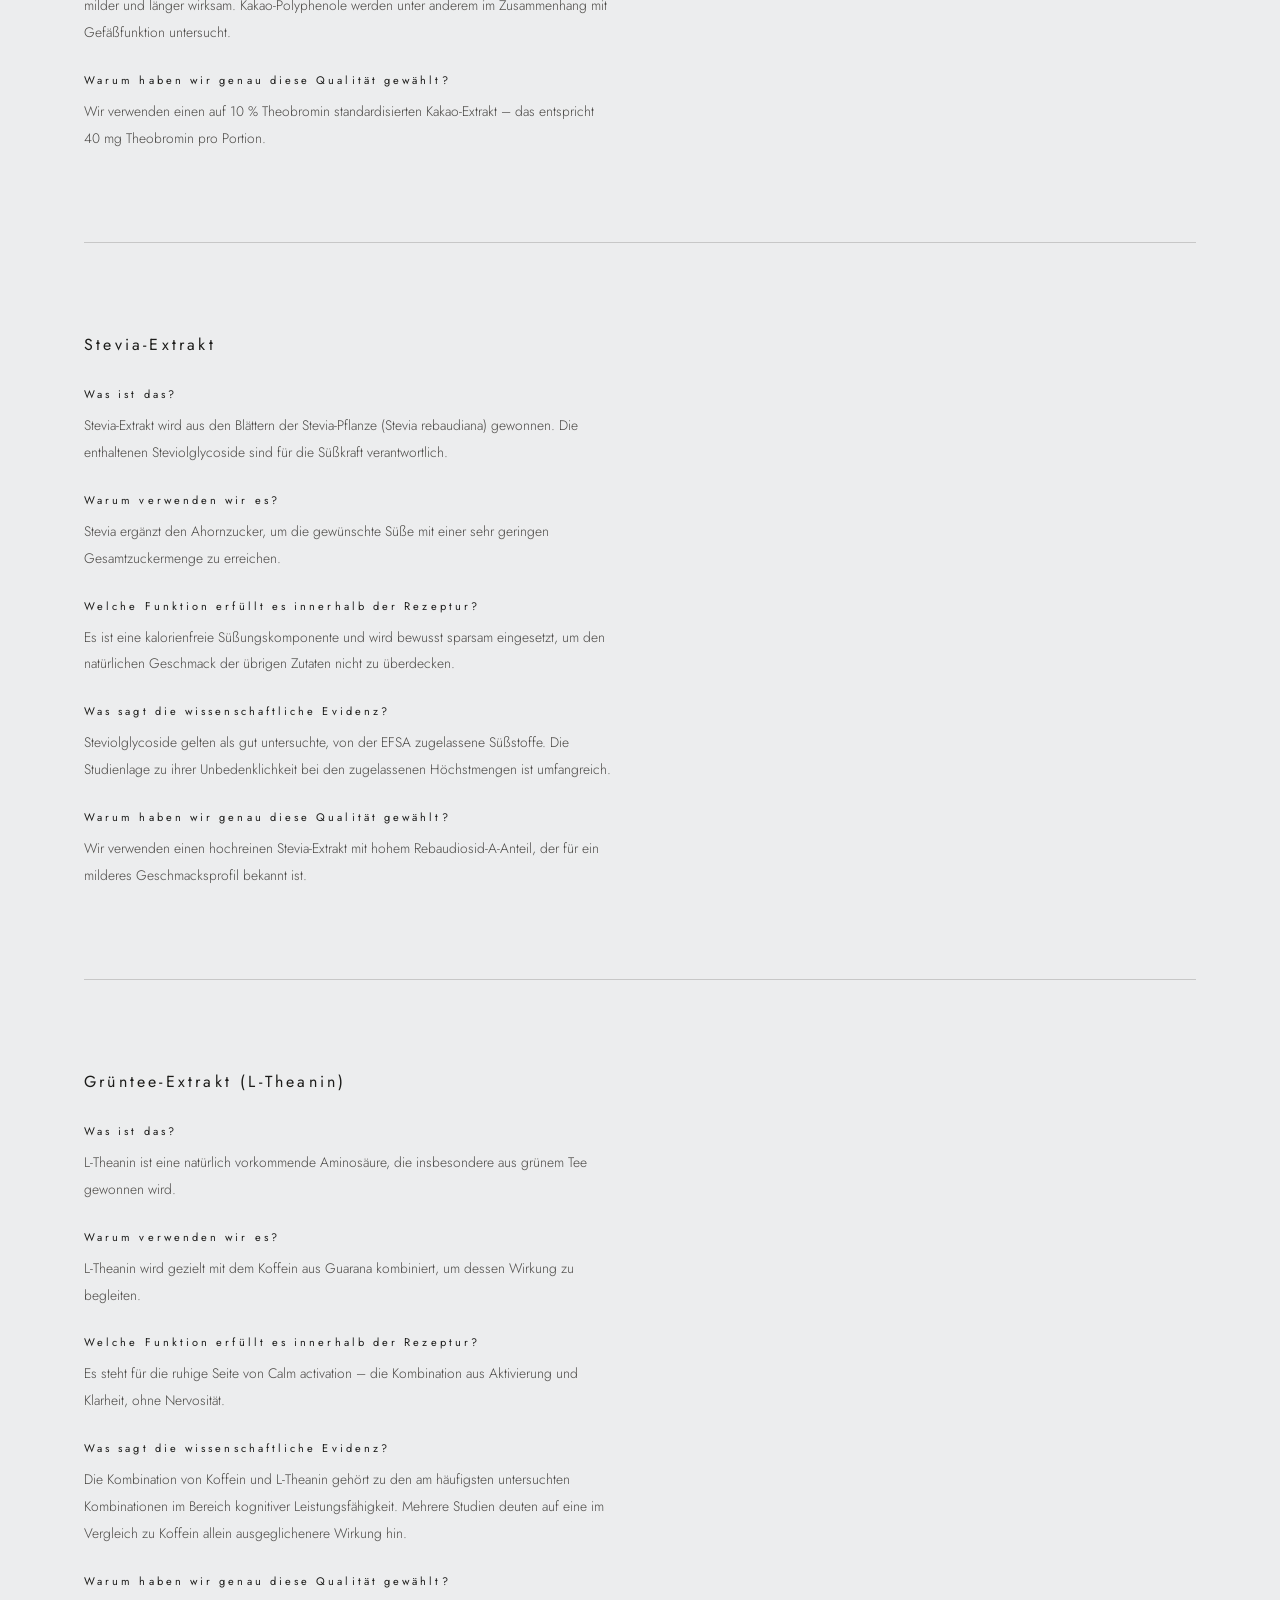
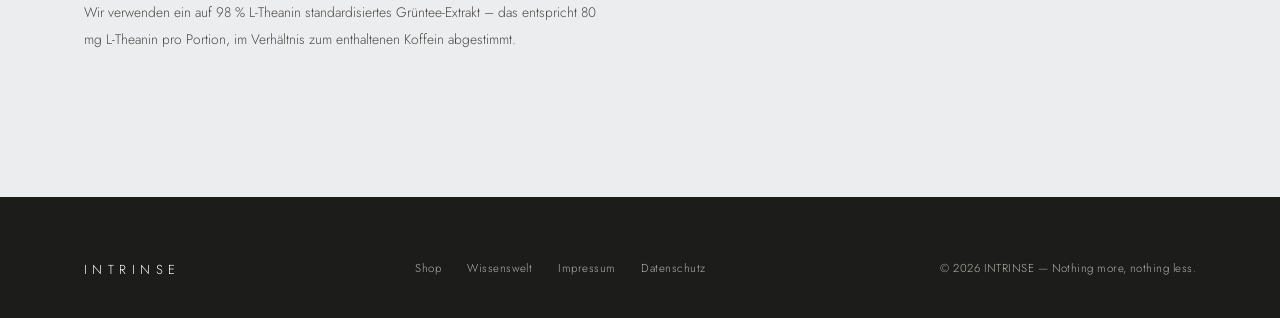
==== commit 6b33b40d: "Reisprotein-Evidenzabsatz ohne Molkenprotein-Vergleich Ersetzt den Vergleich mit Molkenprotein durch" ====
--- a/energy.html
+++ b/energy.html
@@ -167,7 +167,7 @@
       <h4>Welche Funktion erfüllt es innerhalb der Rezeptur?</h4>
       <p>Gemeinsam mit Erbsenprotein entsteht ein vollständigeres Aminosäurespektrum, als es eine einzelne pflanzliche Quelle liefern könnte.</p>
       <h4>Was sagt die wissenschaftliche Evidenz?</h4>
-      <p>Untersuchungen zu Erbsen-Reis-Proteinkombinationen zeigen ein Aminosäureprofil, das dem von Molkenprotein in weiten Teilen nahekommt.</p>
+      <p>Erbsen- und Reisprotein ergänzen sich in ihrem natürlichen Aminosäureprofil. Wissenschaftliche Untersuchungen zeigen, dass ihre Kombination ein ausgewogeneres Gesamtprofil schafft als eine einzelne pflanzliche Proteinquelle.</p>
       <h4>Warum haben wir genau diese Qualität gewählt?</h4>
       <p>Wir setzen auf Reisprotein-Isolat mit möglichst neutralem Geschmack und ohne zusätzliche Aromastoffe.</p>
     </div>
